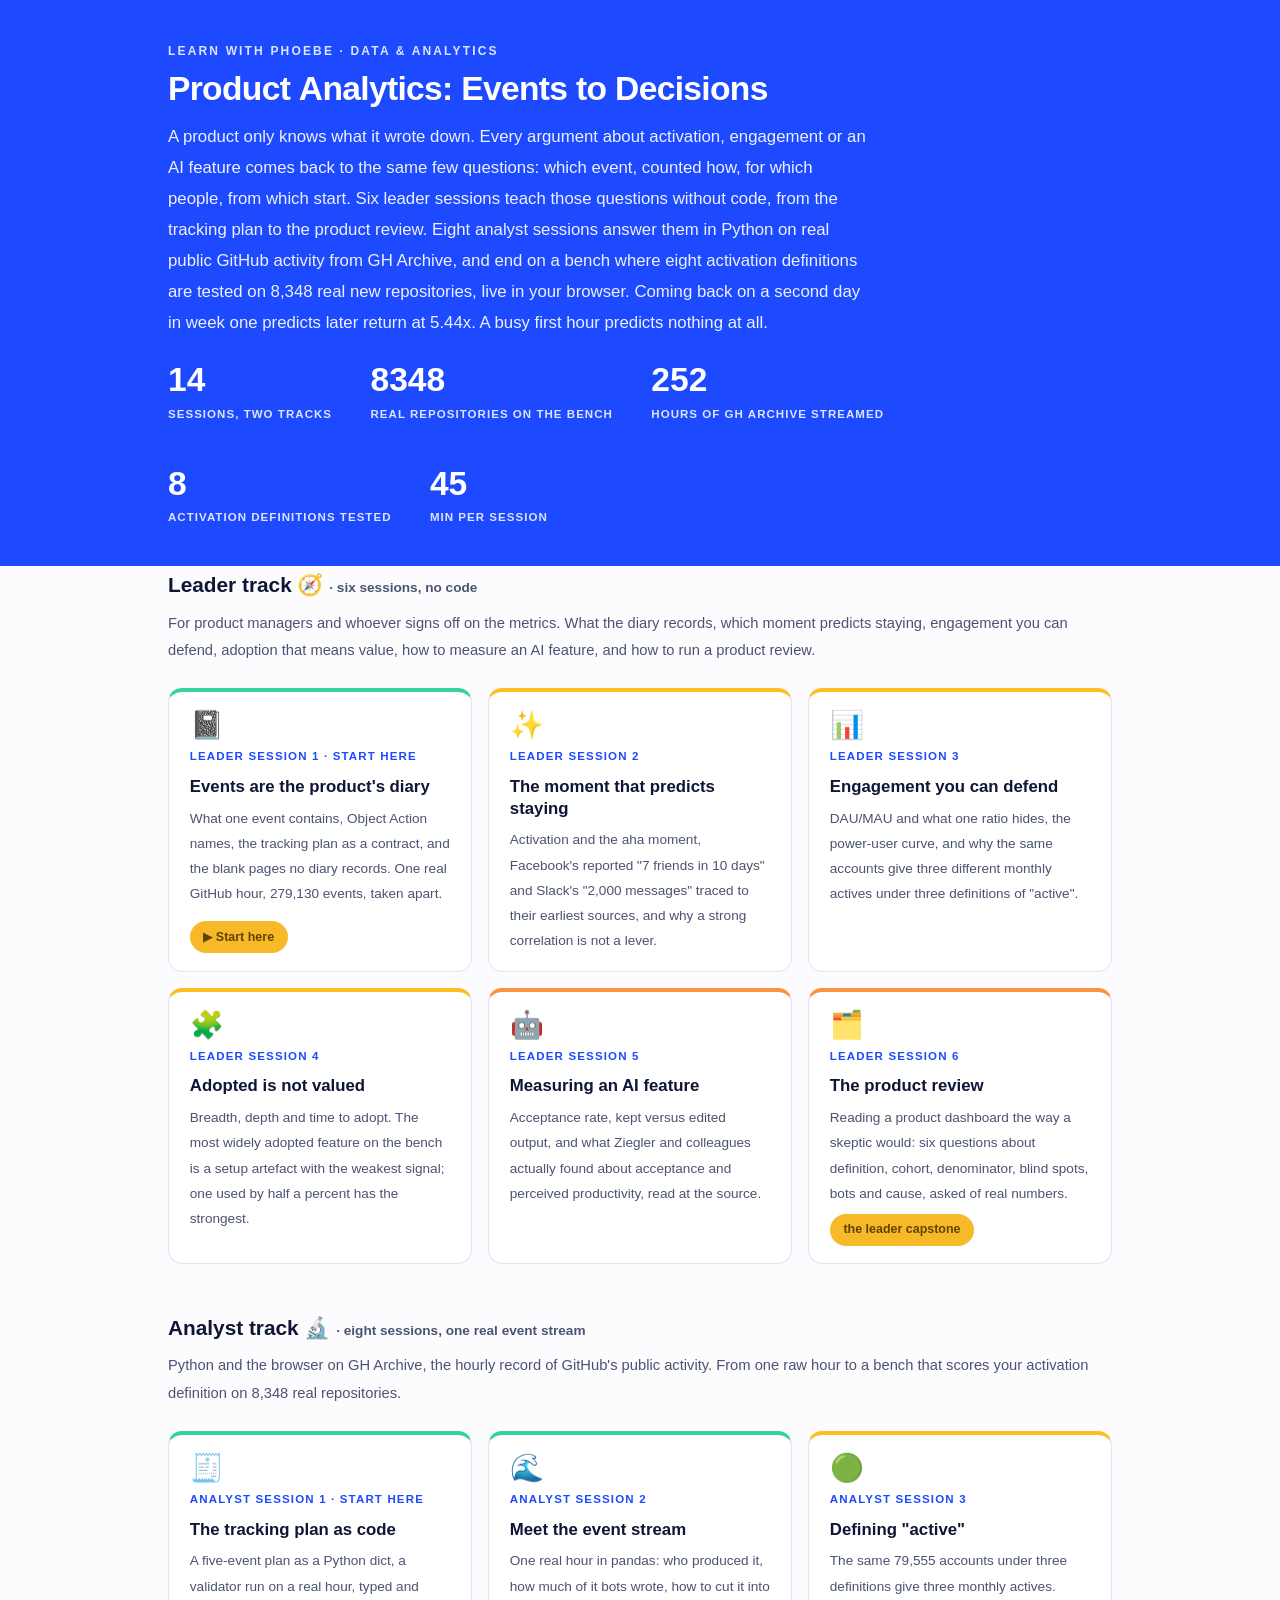
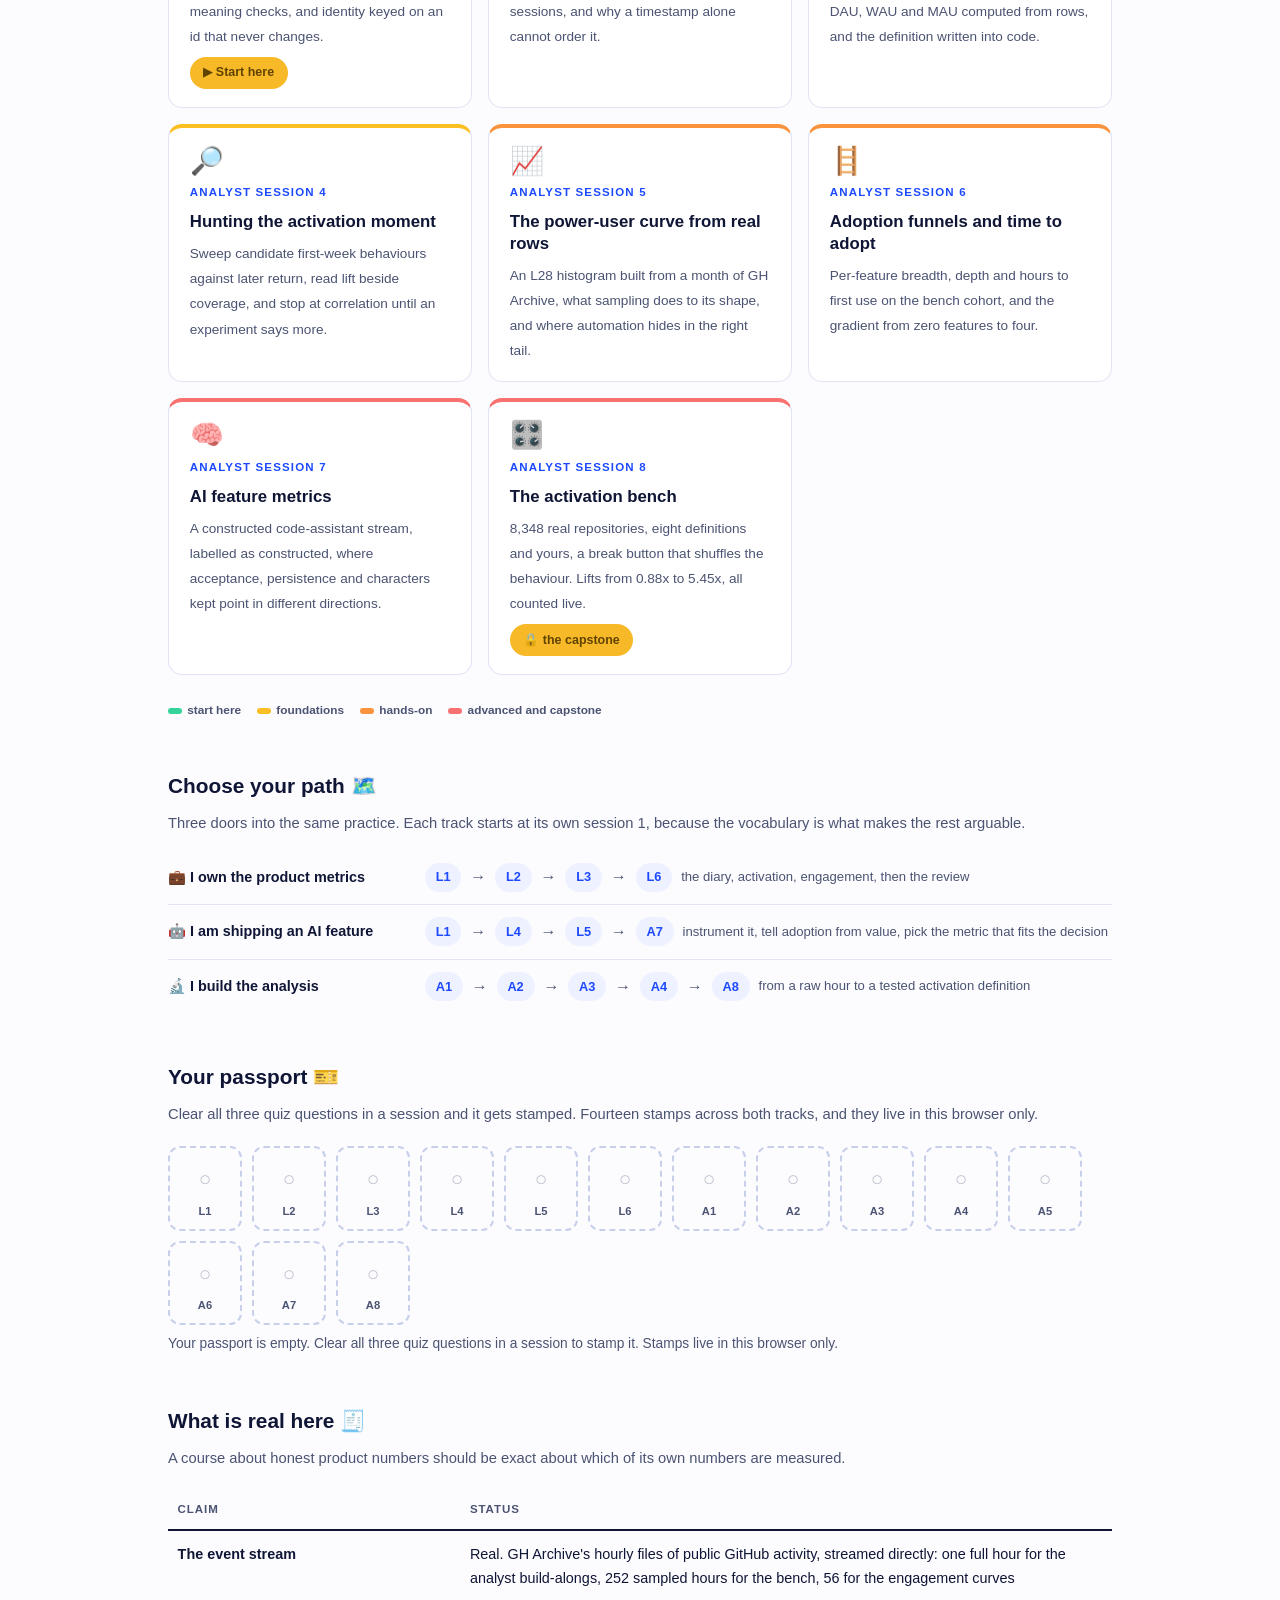
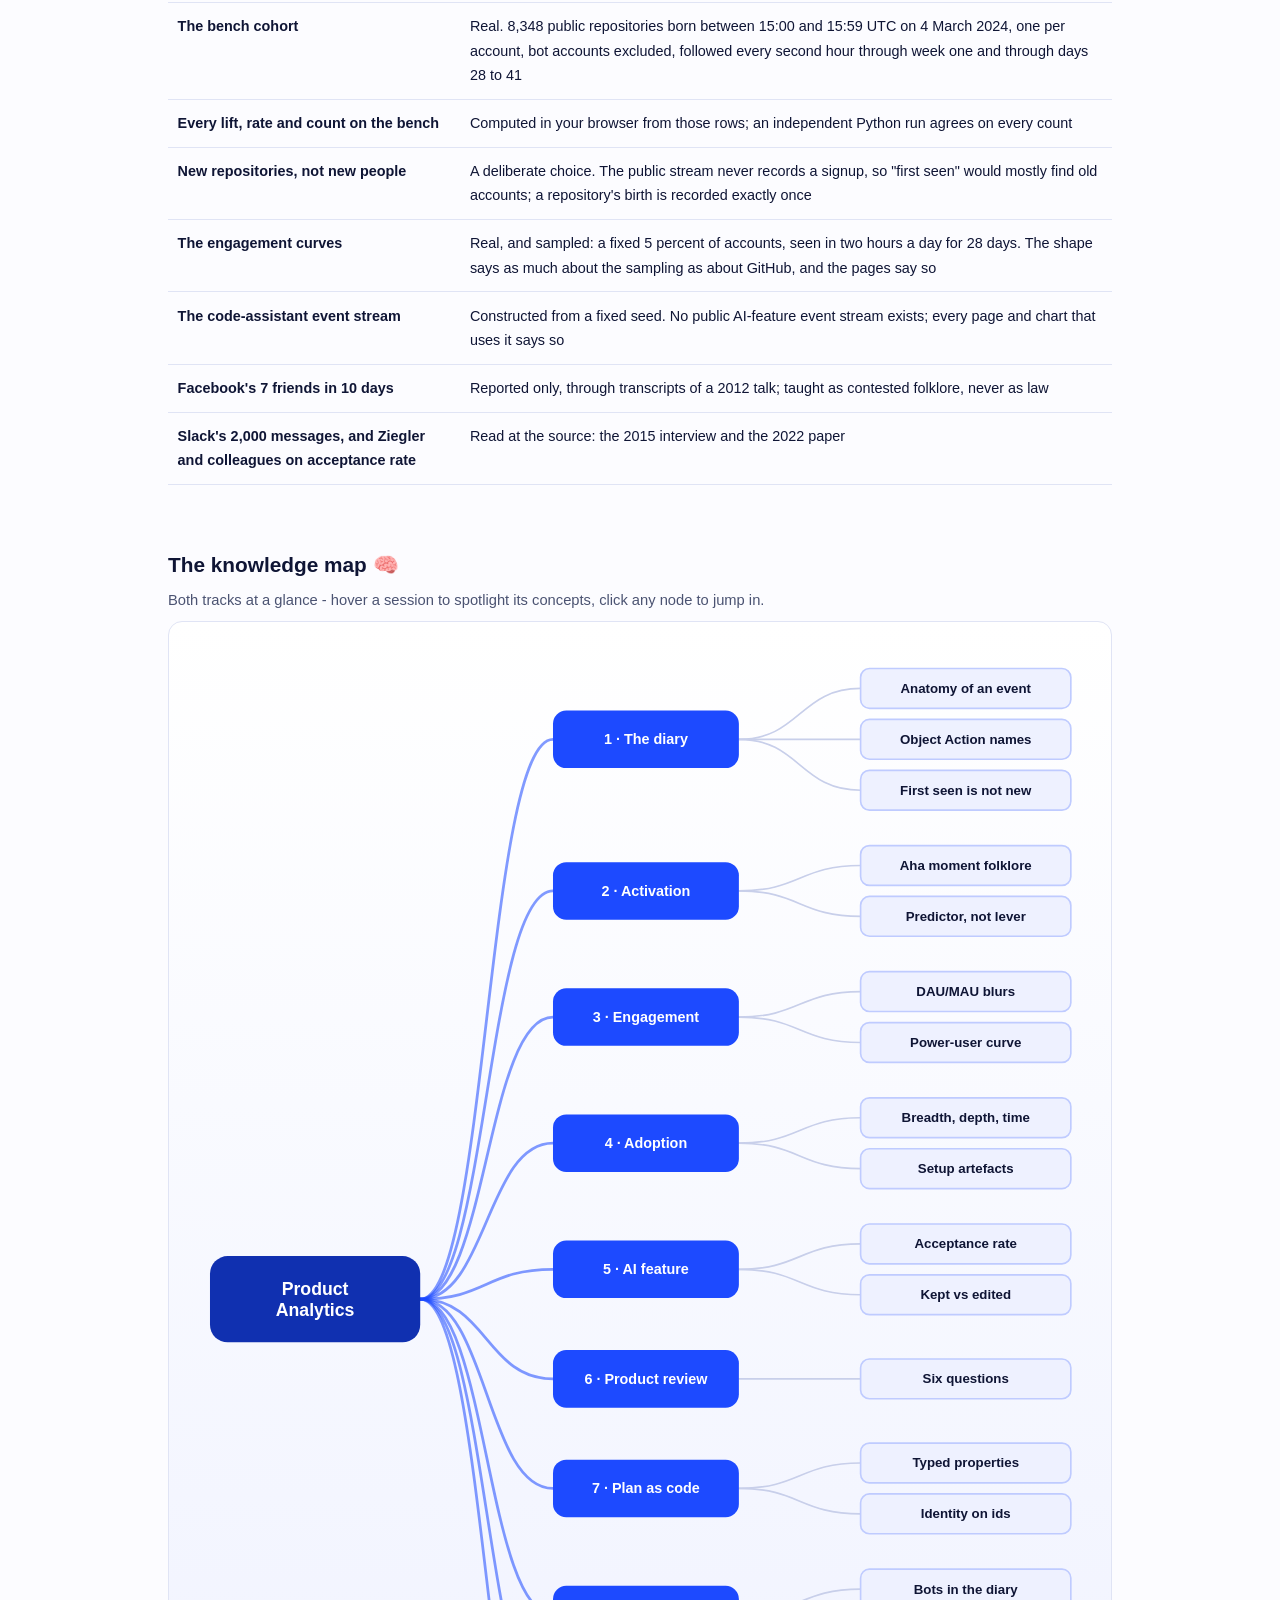
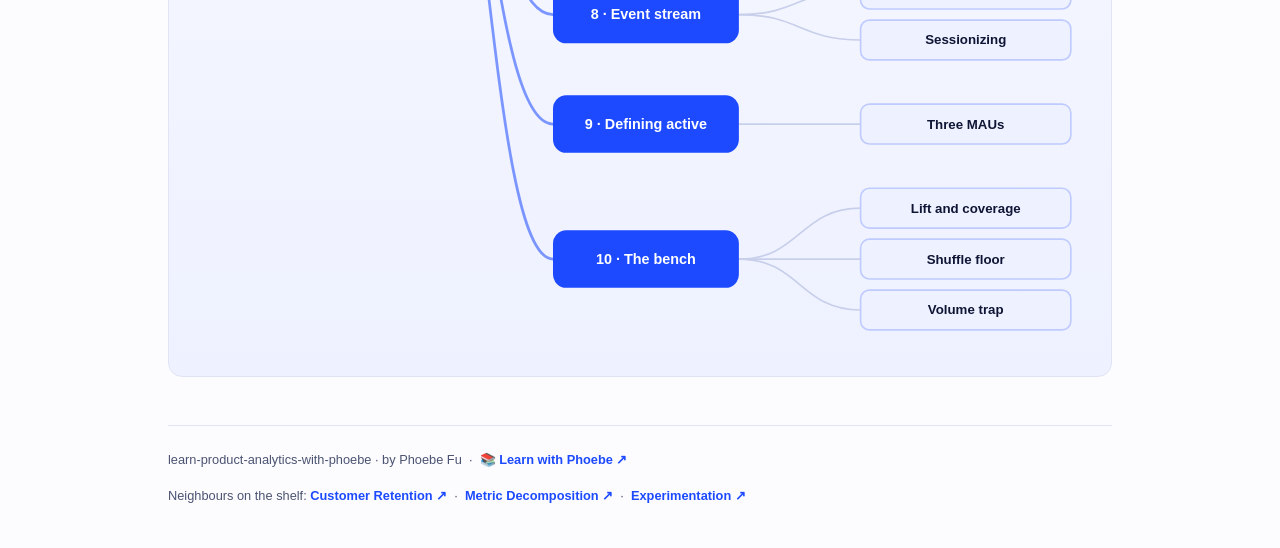
==== index.html @ ff7e3ce7 "Product Analytics: Events to Decisions - leader 6 + analyst 8 with a real activation bench The bench" ====
<!DOCTYPE html>
<html lang="en">
<head>
<meta charset="UTF-8">
<meta name="viewport" content="width=device-width, initial-scale=1.0">
<!-- social:start -->
<meta name="description" content="Fourteen sessions on product analytics from the event up: the tracking plan, identity, what active means, activation, the power-user curve, feature adoption and AI feature metrics, ending in a bench that tests activation definitions on 8,348 real GitHub repositories. Free, by Phoebe Fu.">
<meta property="og:type" content="website">
<meta property="og:site_name" content="Learn with Phoebe">
<meta property="og:title" content="Product Analytics: Events to Decisions">
<meta property="og:description" content="Coming back on a second day predicts later return at 5.44x. A busy first hour: 0.88x. Eight activation definitions on 8,348 real repositories, counted in your browser.">
<meta property="og:url" content="https://phoebefu6.github.io/learn-product-analytics-with-phoebe/">
<meta property="og:image" content="https://phoebefu6.github.io/learn-product-analytics-with-phoebe/assets/og-cover.png">
<meta name="twitter:card" content="summary_large_image">
<meta name="twitter:title" content="Product Analytics: Events to Decisions">
<meta name="twitter:description" content="Coming back on a second day predicts later return at 5.44x. A busy first hour: 0.88x. Counted on 8,348 real repositories.">
<meta name="twitter:image" content="https://phoebefu6.github.io/learn-product-analytics-with-phoebe/assets/og-cover.png">
<!-- social:end -->
<title>Product Analytics: Events to Decisions - learn with phoebe</title>
<link rel="stylesheet" href="assets/style.css?v=2">
<style>

  .stats-row { display: flex; gap: 2.4rem; margin-top: 1.5rem; flex-wrap: wrap; }
  .stat b { display: block; font-size: 2.1rem; font-weight: 800; line-height: 1.05; font-variant-numeric: tabular-nums; }
  .stat span { font-size: .72rem; opacity: .85; text-transform: uppercase; letter-spacing: .09em; font-weight: 600; }

  .course-grid { display: grid; grid-template-columns: repeat(auto-fit, minmax(17rem, 1fr)); gap: 1rem; margin-top: 1.5rem; }
  .course-card {
    border: 1px solid var(--hairline);
    border-top: 4px solid var(--diff, var(--indigo));
    border-radius: var(--radius);
    padding: 1.2rem 1.3rem 1.1rem;
    display: flex;
    flex-direction: column;
    gap: .5rem;
    text-decoration: none;
    color: var(--ink);
    background: #fff;
    transition: box-shadow .15s ease, border-color .15s ease, transform .15s ease;
    position: relative;
  }
  .course-card:hover { border-color: var(--indigo-soft); border-top-color: var(--diff, var(--indigo)); box-shadow: 0 8px 28px rgba(var(--shadow-rgb),.16); transform: translateY(-3px); }
  .course-card .cicon { font-size: 1.7rem; line-height: 1; }
  .course-card .cnum { font-size: .72rem; font-weight: 700; color: var(--indigo); text-transform: uppercase; letter-spacing: .1em; }
  .course-card h3 { font-size: 1.05rem; font-weight: 800; line-height: 1.3; }
  .course-card p { font-size: .85rem; color: var(--muted); flex: 1; }
  .course-card .meta { display: flex; gap: .4rem; flex-wrap: wrap; }

  .diff-legend { display: flex; gap: 1rem; margin-top: 1.6rem; font-size: .74rem; color: var(--muted); font-weight: 600; flex-wrap: wrap; }
  .diff-legend i { display: inline-block; width: .85rem; height: .35rem; border-radius: 999px; margin-right: .35rem; vertical-align: middle; }

  .paths { margin-top: 2.6rem; }
  .paths h2 { font-size: 1.3rem; font-weight: 800; margin-bottom: .3rem; }
  .paths .plede { color: var(--muted); font-size: .92rem; margin-bottom: .8rem; }
  .path { display: flex; gap: .55rem; align-items: center; padding: .75rem 0; border-bottom: .5px solid var(--hairline); flex-wrap: wrap; }
  .path:last-child { border-bottom: none; }
  .path b { min-width: 15.5rem; font-size: .9rem; }
  .path .pstep { background: var(--indigo-50); color: var(--indigo); border-radius: 999px; padding: .16rem .68rem; font-weight: 700; font-size: .8rem; text-decoration: none; transition: all .12s ease; }
  .path .pstep:hover { background: var(--indigo); color: #fff; }
  .path .parr { color: var(--muted); font-weight: 700; }

  .mm-section { margin-top: 1.6rem; }
  .mm-section h2 { font-size: 1.3rem; font-weight: 800; margin-bottom: .2rem; }
  .mm-section .mm-lede { color: var(--muted); font-size: .92rem; margin-bottom: .4rem; }
  .mm-wrap { border: 1px solid var(--hairline); border-radius: var(--radius); background: linear-gradient(180deg, #fff, var(--indigo-50)); padding: .6rem; overflow-x: auto; }
  .mm-svg { width: 100%; height: auto; display: block; max-width: 60rem; margin: 0 auto; min-width: 34rem; }
  .mm-link { cursor: pointer; text-decoration: none; }
  .mm-node rect { transition: opacity .15s ease, filter .15s ease; }
  .mm-node text { pointer-events: none; }
  .mm-link:hover .mm-node rect { filter: brightness(1.06); }
  .mm-edge { transition: opacity .15s ease; }
</style>
</head>
<body>

<header class="masthead">
  <div class="wrap">
    <div class="eyebrow">Learn with Phoebe · Data &amp; Analytics</div>
    <h1>Product Analytics: <span class="accent">Events to Decisions</span></h1>
    <p class="sub">A product only knows what it wrote down. Every argument about activation, engagement or an AI feature comes back to the same few questions: which event, counted how, for which people, from which start. Six leader sessions teach those questions without code, from the tracking plan to the product review. Eight analyst sessions answer them in Python on real public GitHub activity from GH Archive, and end on a bench where eight activation definitions are tested on 8,348 real new repositories, live in your browser. Coming back on a second day in week one predicts later return at 5.44x. A busy first hour predicts nothing at all.</p>
    <div class="stats-row">
      <div class="stat"><b data-count="14">14</b><span>sessions, two tracks</span></div>
      <div class="stat"><b data-count="8348">8,348</b><span>real repositories on the bench</span></div>
      <div class="stat"><b data-count="252">252</b><span>hours of GH Archive streamed</span></div>
      <div class="stat"><b data-count="8">8</b><span>activation definitions tested</span></div>
      <div class="stat"><b data-count="45">45</b><span>min per session</span></div>
    </div>
  </div>
</header>

<main class="wrap">

  <section class="section">
    <div class="paths" style="margin-top:0">
      <h2>Leader track 🧭 <span style="font-size:.85rem;font-weight:600;color:var(--muted)">· six sessions, no code</span></h2>
      <p class="plede">For product managers and whoever signs off on the metrics. What the diary records, which moment predicts staying, engagement you can defend, adoption that means value, how to measure an AI feature, and how to run a product review.</p>
    </div>

    <div class="course-grid">
      <a class="course-card" href="courses/a1-events-are-the-diary.html" style="--diff:#34D399">
        <span class="cicon">📓</span>
        <span class="cnum">Leader session 1 · start here</span>
        <h3>Events are the product's diary</h3>
        <p>What one event contains, Object Action names, the tracking plan as a contract, and the blank pages no diary records. One real GitHub hour, 279,130 events, taken apart.</p>
        <span class="meta"><span class="pill amber">▶ Start here</span></span>
      </a>
      <a class="course-card" href="courses/a2-the-moment-that-predicts-staying.html" style="--diff:#FBBF24">
        <span class="cicon">✨</span>
        <span class="cnum">Leader session 2</span>
        <h3>The moment that predicts staying</h3>
        <p>Activation and the aha moment, Facebook's reported "7 friends in 10 days" and Slack's "2,000 messages" traced to their earliest sources, and why a strong correlation is not a lever.</p>
      </a>
      <a class="course-card" href="courses/a3-engagement-you-can-defend.html" style="--diff:#FBBF24">
        <span class="cicon">📊</span>
        <span class="cnum">Leader session 3</span>
        <h3>Engagement you can defend</h3>
        <p>DAU/MAU and what one ratio hides, the power-user curve, and why the same accounts give three different monthly actives under three definitions of "active".</p>
      </a>
      <a class="course-card" href="courses/a4-adopted-is-not-valued.html" style="--diff:#FBBF24">
        <span class="cicon">🧩</span>
        <span class="cnum">Leader session 4</span>
        <h3>Adopted is not valued</h3>
        <p>Breadth, depth and time to adopt. The most widely adopted feature on the bench is a setup artefact with the weakest signal; one used by half a percent has the strongest.</p>
      </a>
      <a class="course-card" href="courses/a5-measuring-an-ai-feature.html" style="--diff:#FB923C">
        <span class="cicon">🤖</span>
        <span class="cnum">Leader session 5</span>
        <h3>Measuring an AI feature</h3>
        <p>Acceptance rate, kept versus edited output, and what Ziegler and colleagues actually found about acceptance and perceived productivity, read at the source.</p>
      </a>
      <a class="course-card" href="courses/a6-the-product-review.html" style="--diff:#FB923C">
        <span class="cicon">🗂️</span>
        <span class="cnum">Leader session 6</span>
        <h3>The product review</h3>
        <p>Reading a product dashboard the way a skeptic would: six questions about definition, cohort, denominator, blind spots, bots and cause, asked of real numbers.</p>
        <span class="meta"><span class="pill amber">the leader capstone</span></span>
      </a>
    </div>
  </section>

  <section class="section">
    <div class="paths" style="margin-top:0">
      <h2>Analyst track 🔬 <span style="font-size:.85rem;font-weight:600;color:var(--muted)">· eight sessions, one real event stream</span></h2>
      <p class="plede">Python and the browser on GH Archive, the hourly record of GitHub's public activity. From one raw hour to a bench that scores your activation definition on 8,348 real repositories.</p>
    </div>

    <div class="course-grid">
      <a class="course-card" href="courses/b1-tracking-plan-as-code.html" style="--diff:#34D399">
        <span class="cicon">🧾</span>
        <span class="cnum">Analyst session 1 · start here</span>
        <h3>The tracking plan as code</h3>
        <p>A five-event plan as a Python dict, a validator run on a real hour, typed and meaning checks, and identity keyed on an id that never changes.</p>
        <span class="meta"><span class="pill amber">▶ Start here</span></span>
      </a>
      <a class="course-card" href="courses/b2-meet-the-event-stream.html" style="--diff:#34D399">
        <span class="cicon">🌊</span>
        <span class="cnum">Analyst session 2</span>
        <h3>Meet the event stream</h3>
        <p>One real hour in pandas: who produced it, how much of it bots wrote, how to cut it into sessions, and why a timestamp alone cannot order it.</p>
      </a>
      <a class="course-card" href="courses/b3-defining-active.html" style="--diff:#FBBF24">
        <span class="cicon">🟢</span>
        <span class="cnum">Analyst session 3</span>
        <h3>Defining "active"</h3>
        <p>The same 79,555 accounts under three definitions give three monthly actives. DAU, WAU and MAU computed from rows, and the definition written into code.</p>
      </a>
      <a class="course-card" href="courses/b4-hunting-the-activation-moment.html" style="--diff:#FBBF24">
        <span class="cicon">🔎</span>
        <span class="cnum">Analyst session 4</span>
        <h3>Hunting the activation moment</h3>
        <p>Sweep candidate first-week behaviours against later return, read lift beside coverage, and stop at correlation until an experiment says more.</p>
      </a>
      <a class="course-card" href="courses/b5-the-power-user-curve.html" style="--diff:#FB923C">
        <span class="cicon">📈</span>
        <span class="cnum">Analyst session 5</span>
        <h3>The power-user curve from real rows</h3>
        <p>An L28 histogram built from a month of GH Archive, what sampling does to its shape, and where automation hides in the right tail.</p>
      </a>
      <a class="course-card" href="courses/b6-adoption-funnels.html" style="--diff:#FB923C">
        <span class="cicon">🪜</span>
        <span class="cnum">Analyst session 6</span>
        <h3>Adoption funnels and time to adopt</h3>
        <p>Per-feature breadth, depth and hours to first use on the bench cohort, and the gradient from zero features to four.</p>
      </a>
      <a class="course-card" href="courses/b7-ai-feature-metrics.html" style="--diff:#F87171">
        <span class="cicon">🧠</span>
        <span class="cnum">Analyst session 7</span>
        <h3>AI feature metrics</h3>
        <p>A constructed code-assistant stream, labelled as constructed, where acceptance, persistence and characters kept point in different directions.</p>
      </a>
      <a class="course-card" href="courses/b8-the-activation-bench.html" style="--diff:#F87171">
        <span class="cicon">🎛️</span>
        <span class="cnum">Analyst session 8</span>
        <h3>The activation bench</h3>
        <p>8,348 real repositories, eight definitions and yours, a break button that shuffles the behaviour. Lifts from 0.88x to 5.45x, all counted live.</p>
        <span class="meta"><span class="pill amber">🔒 the capstone</span></span>
      </a>
    </div>

    <div class="diff-legend">
      <span><i style="background:#34D399"></i>start here</span>
      <span><i style="background:#FBBF24"></i>foundations</span>
      <span><i style="background:#FB923C"></i>hands-on</span>
      <span><i style="background:#F87171"></i>advanced and capstone</span>
    </div>
  </section>

  <section class="section">
    <div class="paths">
      <h2>Choose your path 🗺️</h2>
      <p class="plede">Three doors into the same practice. Each track starts at its own session 1, because the vocabulary is what makes the rest arguable.</p>
      <div class="path"><b>💼 I own the product metrics</b>
        <a class="pstep" href="courses/a1-events-are-the-diary.html">L1</a>
        <span class="parr">→</span>
        <a class="pstep" href="courses/a2-the-moment-that-predicts-staying.html">L2</a>
        <span class="parr">→</span>
        <a class="pstep" href="courses/a3-engagement-you-can-defend.html">L3</a>
        <span class="parr">→</span>
        <a class="pstep" href="courses/a6-the-product-review.html">L6</a>
        <span style="font-size:.82rem;color:var(--muted)">the diary, activation, engagement, then the review</span>
      </div>
      <div class="path"><b>🤖 I am shipping an AI feature</b>
        <a class="pstep" href="courses/a1-events-are-the-diary.html">L1</a>
        <span class="parr">→</span>
        <a class="pstep" href="courses/a4-adopted-is-not-valued.html">L4</a>
        <span class="parr">→</span>
        <a class="pstep" href="courses/a5-measuring-an-ai-feature.html">L5</a>
        <span class="parr">→</span>
        <a class="pstep" href="courses/b7-ai-feature-metrics.html">A7</a>
        <span style="font-size:.82rem;color:var(--muted)">instrument it, tell adoption from value, pick the metric that fits the decision</span>
      </div>
      <div class="path"><b>🔬 I build the analysis</b>
        <a class="pstep" href="courses/b1-tracking-plan-as-code.html">A1</a>
        <span class="parr">→</span>
        <a class="pstep" href="courses/b2-meet-the-event-stream.html">A2</a>
        <span class="parr">→</span>
        <a class="pstep" href="courses/b3-defining-active.html">A3</a>
        <span class="parr">→</span>
        <a class="pstep" href="courses/b4-hunting-the-activation-moment.html">A4</a>
        <span class="parr">→</span>
        <a class="pstep" href="courses/b8-the-activation-bench.html">A8</a>
        <span style="font-size:.82rem;color:var(--muted)">from a raw hour to a tested activation definition</span>
      </div>
    </div>
  </section>

  <section class="section">
    <div class="paths" style="margin-top:0">
      <h2>Your passport 🎫</h2>
      <p class="plede">Clear all three quiz questions in a session and it gets stamped. Fourteen stamps across both tracks, and they live in this browser only.</p>
    </div>
    <div class="pp-strip"></div>
  </section>

  <section class="section">
    <div class="paths" style="margin-top:0">
      <h2>What is real here 🧾</h2>
      <p class="plede">A course about honest product numbers should be exact about which of its own numbers are measured.</p>
    </div>
    <table class="clean">
      <tr><th>Claim</th><th>Status</th></tr>
      <tr><td>The event stream</td><td>Real. GH Archive's hourly files of public GitHub activity, streamed directly: one full hour for the analyst build-alongs, 252 sampled hours for the bench, 56 for the engagement curves</td></tr>
      <tr><td>The bench cohort</td><td>Real. 8,348 public repositories born between 15:00 and 15:59 UTC on 4 March 2024, one per account, bot accounts excluded, followed every second hour through week one and through days 28 to 41</td></tr>
      <tr><td>Every lift, rate and count on the bench</td><td>Computed in your browser from those rows; an independent Python run agrees on every count</td></tr>
      <tr><td>New repositories, not new people</td><td>A deliberate choice. The public stream never records a signup, so "first seen" would mostly find old accounts; a repository's birth is recorded exactly once</td></tr>
      <tr><td>The engagement curves</td><td>Real, and sampled: a fixed 5 percent of accounts, seen in two hours a day for 28 days. The shape says as much about the sampling as about GitHub, and the pages say so</td></tr>
      <tr><td>The code-assistant event stream</td><td>Constructed from a fixed seed. No public AI-feature event stream exists; every page and chart that uses it says so</td></tr>
      <tr><td>Facebook's 7 friends in 10 days</td><td>Reported only, through transcripts of a 2012 talk; taught as contested folklore, never as law</td></tr>
      <tr><td>Slack's 2,000 messages, and Ziegler and colleagues on acceptance rate</td><td>Read at the source: the 2015 interview and the 2022 paper</td></tr>
    </table>
  </section>

  <section class="section mm-section">
    <h2>The knowledge map 🧠</h2>
    <p class="mm-lede">Both tracks at a glance - hover a session to spotlight its concepts, click any node to jump in.</p>
    <div class="mm-wrap"><div id="mindmap"></div></div>
  </section>

  <footer class="pagefoot">
    <span>learn-product-analytics-with-phoebe · by Phoebe Fu &nbsp;·&nbsp; 📚 <a href="https://phoebefu6.github.io/learn-with-phoebe/">Learn with Phoebe ↗</a></span>
    <span>Neighbours on the shelf: <a href="https://phoebefu6.github.io/learn-customer-retention-with-phoebe/">Customer Retention ↗</a> &nbsp;·&nbsp; <a href="https://phoebefu6.github.io/learn-metric-decomposition-with-phoebe/">Metric Decomposition ↗</a> &nbsp;·&nbsp; <a href="https://phoebefu6.github.io/learn-experimentation-with-phoebe/">Experimentation ↗</a></span>
  </footer>

</main>

<script>
window.MINDMAP_DATA = {
  "title": "Product\nAnalytics",
  "centerColor": "#1030B0",
  "sessions": [
    {
      "label": "The diary",
      "href": "courses/a1-events-are-the-diary.html",
      "concepts": [
        {
          "label": "Anatomy of an event",
          "href": "courses/a1-events-are-the-diary.html"
        },
        {
          "label": "Object Action names",
          "href": "courses/a1-events-are-the-diary.html"
        },
        {
          "label": "First seen is not new",
          "href": "courses/a1-events-are-the-diary.html"
        }
      ]
    },
    {
      "label": "Activation",
      "href": "courses/a2-the-moment-that-predicts-staying.html",
      "concepts": [
        {
          "label": "Aha moment folklore",
          "href": "courses/a2-the-moment-that-predicts-staying.html"
        },
        {
          "label": "Predictor, not lever",
          "href": "courses/a2-the-moment-that-predicts-staying.html"
        }
      ]
    },
    {
      "label": "Engagement",
      "href": "courses/a3-engagement-you-can-defend.html",
      "concepts": [
        {
          "label": "DAU/MAU blurs",
          "href": "courses/a3-engagement-you-can-defend.html"
        },
        {
          "label": "Power-user curve",
          "href": "courses/a3-engagement-you-can-defend.html"
        }
      ]
    },
    {
      "label": "Adoption",
      "href": "courses/a4-adopted-is-not-valued.html",
      "concepts": [
        {
          "label": "Breadth, depth, time",
          "href": "courses/a4-adopted-is-not-valued.html"
        },
        {
          "label": "Setup artefacts",
          "href": "courses/a4-adopted-is-not-valued.html"
        }
      ]
    },
    {
      "label": "AI feature",
      "href": "courses/a5-measuring-an-ai-feature.html",
      "concepts": [
        {
          "label": "Acceptance rate",
          "href": "courses/a5-measuring-an-ai-feature.html"
        },
        {
          "label": "Kept vs edited",
          "href": "courses/a5-measuring-an-ai-feature.html"
        }
      ]
    },
    {
      "label": "Product review",
      "href": "courses/a6-the-product-review.html",
      "concepts": [
        {
          "label": "Six questions",
          "href": "courses/a6-the-product-review.html"
        }
      ]
    },
    {
      "label": "Plan as code",
      "href": "courses/b1-tracking-plan-as-code.html",
      "concepts": [
        {
          "label": "Typed properties",
          "href": "courses/b1-tracking-plan-as-code.html"
        },
        {
          "label": "Identity on ids",
          "href": "courses/b1-tracking-plan-as-code.html"
        }
      ]
    },
    {
      "label": "Event stream",
      "href": "courses/b2-meet-the-event-stream.html",
      "concepts": [
        {
          "label": "Bots in the diary",
          "href": "courses/b2-meet-the-event-stream.html"
        },
        {
          "label": "Sessionizing",
          "href": "courses/b2-meet-the-event-stream.html"
        }
      ]
    },
    {
      "label": "Defining active",
      "href": "courses/b3-defining-active.html",
      "concepts": [
        {
          "label": "Three MAUs",
          "href": "courses/b3-defining-active.html"
        }
      ]
    },
    {
      "label": "The bench",
      "href": "courses/b8-the-activation-bench.html",
      "concepts": [
        {
          "label": "Lift and coverage",
          "href": "courses/b8-the-activation-bench.html"
        },
        {
          "label": "Shuffle floor",
          "href": "courses/b8-the-activation-bench.html"
        },
        {
          "label": "Volume trap",
          "href": "courses/b8-the-activation-bench.html"
        }
      ]
    }
  ]
};
</script>
<script src="assets/app.js?v=2"></script>
<script src="assets/mindmap.js?v=1"></script>
</body>
</html>
---- assets/style.css ----
/* learn-product-analytics-with-phoebe - editorial bold design system
   Accent: electric blue #1D4AFF · Deep #1030B0 · Warm contrast: gold #F7B928 used as a FILL
   with ink or deep-gold (#614300) text; gold text on white fails AA, so it never carries text.
   (CSS var names still read --indigo/--amber; they hold electric blue and gold.) */

:root {
  --indigo: #1D4AFF;
  --indigo-deep: #1030B0;
  --indigo-mid: #3558F0;
  --indigo-soft: #BFCBFF;
  --indigo-50: #EEF1FF;
  --ink: #0F1535;
  --muted: #4B5372;
  --faint: #C8CFEA;
  --hairline: #E0E4F5;
  --clay: #F7B928;
  --clay-ink: #614300;
  --amber: #F7B928;
  --amber-ink: #614300;
  --amber-50: #FFF4D6;
  --paper: #FCFCFF;
  --code-bg: #0F1535;
  --code-ink: #E0E4F5;
  --scrim-rgb: 15,21,53;
  --shadow-rgb: 29,74,255;
  --radius: 14px;
}

* { margin: 0; padding: 0; box-sizing: border-box; }

html { font-size: 16px; scroll-behavior: smooth; }
html.zoom-125 { font-size: 20px; }
html.zoom-150 { font-size: 24px; }

body {
  font-family: "Inter", -apple-system, BlinkMacSystemFont, "Segoe UI", Roboto, sans-serif;
  background: var(--paper);
  color: var(--ink);
  line-height: 1.85;
  font-feature-settings: "tnum";
}

.wrap { max-width: 62rem; margin: 0 auto; padding: 0 1.5rem; }

/* ---------- header band ---------- */
.masthead {
  background: var(--indigo);
  color: #fff;
  padding: 2.5rem 0 2.25rem;
}
.masthead .eyebrow {
  font-size: .75rem;
  letter-spacing: .18em;
  text-transform: uppercase;
  opacity: .85;
  font-weight: 600;
}
.masthead h1 {
  font-size: 2.1rem;
  line-height: 1.15;
  font-weight: 800;
  margin: .5rem 0 .75rem;
  letter-spacing: -.02em;
}
.masthead h1 .accent { color: inherit; }
.masthead .sub { font-size: 1.05rem; opacity: .92; max-width: 44rem; }

.chip-row { display: flex; flex-wrap: wrap; gap: .5rem; margin-top: 1.1rem; }
.chip {
  display: inline-flex;
  align-items: center;
  gap: .35rem;
  border-radius: 999px;
  padding: .25rem .8rem;
  font-size: .78rem;
  font-weight: 600;
  white-space: nowrap;
}
.chip.level { background: #fff; color: var(--indigo); }
.chip.audience { background: rgba(255,255,255,.16); color: #fff; border: 1px solid rgba(255,255,255,.35); }
.chip.time { background: var(--ink); color: #fff; font-variant-numeric: tabular-nums; }


/* ---------- agenda band ----------
   Recovered 2026-09-02. These six repos were scaffolded from a stylesheet that had
   lost this block, so .agenda rendered as run-on inline text ~700px tall inside the
   masthead. 87 of 93 repos carry it; these were the exception, and they were also the
   six the estate sweep could not see. See course-builder/references/field-notes.md.

   .a3 does NOT reuse the donor's `color: var(--amber-ink)`: that pair falls below
   4.5:1 against --amber in all six palettes, which is the same failure the sweep
   flags on the wellbeing courses. The literal below is the darkest tone of this
   repo's own amber-ink that clears 4.5:1, so the band stays bright. Recompute it if
   --amber changes. */
.agenda {
  display: flex;
  border-radius: 999px;
  overflow: hidden;
  margin: 1.4rem 0 0;
  font-size: .72rem;
  font-weight: 600;
  text-align: center;
  color: #fff;
}
.agenda span { padding: .45rem .3rem; white-space: nowrap; overflow: hidden; text-overflow: ellipsis; }
.agenda .a1 { background: var(--indigo-deep); }
.agenda .a2 { background: var(--indigo-mid); }
.agenda .a3 { background: var(--amber); color: var(--ink); }
.agenda .a4 { background: var(--indigo-soft); color: var(--ink); }

/* ---------- toolbar ---------- */
.toolbar {
  position: sticky;
  top: 0;
  z-index: 40;
  background: rgba(255,255,255,.94);
  backdrop-filter: blur(6px);
  border-bottom: 1px solid var(--hairline);
  padding: .55rem 0;
}
.toolbar .wrap { display: flex; align-items: center; gap: .5rem; flex-wrap: nowrap; }
.toolbar .crumb { font-size: .8rem; color: var(--muted); font-weight: 600; margin-right: auto; min-width: 0; white-space: nowrap; overflow: hidden; text-overflow: ellipsis; }
.toolbar .btn { white-space: nowrap; flex: none; padding: .38rem .8rem; font-size: .78rem; line-height: 1.2; }
.toolbar .crumb a { color: var(--indigo); text-decoration: none; }
.btn {
  border: 1px solid var(--hairline);
  background: #fff;
  color: var(--ink);
  border-radius: 999px;
  padding: .35rem .9rem;
  font-size: .78rem;
  font-weight: 600;
  cursor: pointer;
  font-family: inherit;
  transition: all .15s ease;
}
.btn:hover { border-color: var(--indigo); color: var(--indigo); }
.btn.primary { background: var(--indigo); border-color: var(--indigo); color: #fff; }
.btn.primary:hover { background: var(--indigo-deep); }

/* ---------- sections ---------- */
main { padding: 2.5rem 0 4rem; }

.section { margin-bottom: 2.8rem; }
.section-kicker { margin-bottom: 1rem; }
.section-kicker .klabel {
  display: block;
  font-size: .72rem;
  text-transform: uppercase;
  letter-spacing: .1em;
  color: var(--indigo);
  font-weight: 700;
  margin-bottom: .35rem;
}
.section-kicker h2 {
  font-size: 1.45rem;
  font-weight: 800;
  letter-spacing: -.01em;
  display: flex;
  align-items: center;
  gap: .7rem;
  flex-wrap: wrap;
}
.section-kicker .tag {
  border-radius: 999px;
  padding: .18rem .7rem;
  font-size: .7rem;
  font-weight: 700;
  text-transform: uppercase;
  letter-spacing: .08em;
}
.tag.concept { background: var(--indigo-50); color: var(--indigo); }
.tag.demo { background: var(--amber-50); color: var(--amber-ink); }
.tag.exercise { background: var(--ink); color: #fff; }

.lede { color: var(--muted); max-width: 46rem; margin-bottom: 1.4rem; line-height: 1.8; }

/* live vs self-study markers on cards */
.mode {
  font-size: .64rem;
  font-weight: 700;
  text-transform: uppercase;
  letter-spacing: .07em;
  padding: .14rem .6rem;
  border-radius: 999px;
  flex: none;
}
.mode.live { background: var(--indigo); color: #fff; }
.mode.self { background: #fff; color: var(--muted); border: 1px solid var(--hairline); }

/* ---------- accordions ---------- */
details.card {
  border: 1px solid var(--hairline);
  border-radius: var(--radius);
  margin-bottom: .8rem;
  overflow: hidden;
  background: #fff;
}
details.card[open] { border-color: var(--indigo-soft); box-shadow: 0 8px 28px rgba(var(--shadow-rgb),.08); }
details.card summary {
  list-style: none;
  cursor: pointer;
  padding: 1rem 1.25rem;
  display: flex;
  align-items: center;
  gap: .75rem;
  font-weight: 700;
  font-size: 1.02rem;
  user-select: none;
}
details.card summary::-webkit-details-marker { display: none; }
details.card summary .dot {
  width: .6rem; height: .6rem;
  border-radius: 999px;
  background: var(--indigo);
  flex: none;
}
details.card summary .mini { margin-left: auto; font-size: .72rem; color: var(--muted); font-weight: 600; white-space: nowrap; }
details.card summary .caret { transition: transform .2s ease; color: var(--indigo); font-size: .8rem; }
details.card[open] summary .caret { transform: rotate(90deg); }
details.card .body { padding: 0 1.25rem 1.4rem; border-top: 1px solid var(--hairline); padding-top: 1.15rem; }
details.card .body p { margin-bottom: 1.05rem; max-width: 48rem; }
details.card .body p:last-child { margin-bottom: 0; }
details.card .body ul, details.card .body ol { margin: 0 0 1.1rem 1.2rem; max-width: 47rem; }
details.card .body li { margin-bottom: .65rem; }
details.card .body h4 { font-size: .95rem; font-weight: 700; margin: 1.1rem 0 .45rem; }
details.card .body h4:first-child { margin-top: 0; }

/* ---------- pills & legends ---------- */
.legend { display: flex; flex-wrap: wrap; gap: .5rem; margin: 0 0 1.2rem; }
.pill {
  display: inline-flex;
  align-items: center;
  gap: .4rem;
  border-radius: 999px;
  padding: .28rem .85rem;
  font-size: .78rem;
  font-weight: 600;
}
.pill.solid { background: var(--indigo); color: #fff; }
.pill.light { background: var(--indigo-50); color: var(--indigo); }
.pill.inkpill { background: var(--ink); color: #fff; }
.pill.amber, .pill.peach { background: var(--amber); color: var(--amber-ink); }
.pill.bare { color: var(--faint); }

/* ---------- 4D grid ---------- */
.grid-2 { display: grid; grid-template-columns: repeat(auto-fit, minmax(15rem, 1fr)); gap: .8rem; margin: .5rem 0 1rem; }
.d-card {
  border: 1px solid var(--hairline);
  border-left: 4px solid var(--indigo);
  border-radius: 10px;
  padding: 1rem 1.1rem;
}
.d-card h4 { font-size: .95rem; margin-bottom: .3rem; }
.d-card h4 .lead-letter { color: var(--indigo); }
.d-card p { font-size: .86rem; color: var(--muted); margin: 0; }

/* ---------- tables ---------- */
table.clean { width: 100%; border-collapse: collapse; font-size: .9rem; margin: .4rem 0 1rem; }
table.clean th {
  text-align: left;
  font-size: .72rem;
  text-transform: uppercase;
  letter-spacing: .08em;
  color: var(--muted);
  padding: .5rem .6rem;
  border-bottom: 2px solid var(--ink);
}
table.clean td { padding: .7rem .6rem; border-bottom: .5px solid var(--hairline); vertical-align: top; line-height: 1.7; }
table.clean td:first-child { font-weight: 600; }

/* ---------- prompt boxes ---------- */
.prompt-box {
  position: relative;
  background: var(--code-bg);
  color: var(--code-ink);
  border-radius: var(--radius);
  padding: 1.1rem 1.2rem;
  margin: 1rem 0 1.2rem;
  font-family: "SF Mono", ui-monospace, Menlo, Consolas, monospace;
  font-size: .84rem;
  line-height: 1.65;
  white-space: pre-wrap;
  word-break: break-word;
}
.prompt-box .label {
  position: absolute;
  top: -0.7rem;
  left: 1rem;
  background: var(--indigo);
  color: #fff;
  font-family: "Inter", -apple-system, sans-serif;
  font-size: .68rem;
  font-weight: 700;
  letter-spacing: .06em;
  text-transform: uppercase;
  border-radius: 999px;
  padding: .15rem .7rem;
}
.prompt-box.bad .label { background: var(--faint); color: var(--ink); }
.prompt-box.good .label { background: var(--amber); color: var(--amber-ink); }
.copy-btn {
  position: absolute;
  top: .7rem;
  right: .7rem;
  background: rgba(255,255,255,.1);
  border: 1px solid rgba(255,255,255,.25);
  color: #fff;
  border-radius: 999px;
  padding: .25rem .8rem;
  font-size: .72rem;
  font-weight: 600;
  cursor: pointer;
  font-family: "Inter", -apple-system, sans-serif;
  transition: background .15s ease;
}
.copy-btn:hover { background: rgba(255,255,255,.22); }
.copy-btn.copied { background: var(--amber); border-color: var(--amber); color: var(--amber-ink); }

/* ---------- demo steps ---------- */
.steps { counter-reset: step; margin: .6rem 0 1rem; }
.step {
  display: grid;
  grid-template-columns: max-content minmax(0, 1fr);
  column-gap: .9rem;
  row-gap: .2rem;
  padding: .85rem 0;
  border-bottom: .5px solid var(--hairline);
}
.step > * { grid-column: 2; min-width: 0; }
.step > .prompt-box { margin: .8rem 0 .4rem; }
.step:last-child { border-bottom: none; }
.step::before {
  counter-increment: step;
  content: counter(step);
  flex: none;
  width: 1.7rem; height: 1.7rem;
  border-radius: 999px;
  background: var(--indigo-50);
  color: var(--indigo);
  font-weight: 700;
  font-size: .85rem;
  display: inline-flex;
  align-items: center;
  justify-content: center;
  margin-top: .1rem;
}
.step p { margin: 0; }
/* A code box inside a step sits BELOW the step text at full width. Without this the flex row
 * puts it in a half-width column beside the text and wraps code mid-token. */
.step { flex-wrap: wrap; }
.step > p { flex: 1 1 0; min-width: 0; }
.step > .prompt-box { flex: 1 1 100%; margin: .7rem 0 .2rem; word-break: normal; overflow-x: auto; }

/* ---------- callouts ---------- */
.callout {
  border-radius: var(--radius);
  padding: 1rem 1.2rem;
  margin: 1rem 0;
  font-size: .92rem;
}
.callout.tip { background: var(--indigo-50); border-left: 4px solid var(--indigo); }
.callout.win { background: var(--amber-50); border-left: 4px solid var(--amber); }
.callout strong:first-child { display: block; margin-bottom: .2rem; }

.callout.example {
  background: #FFFFFF;
  border: 1px solid var(--hairline);
  border-left: 4px solid var(--amber);
  font-size: .9rem;
}
.callout.example .ex-pill {
  display: inline-block;
  background: var(--amber);
  color: var(--amber-ink);
  border-radius: 999px;
  padding: .15rem .7rem;
  font-size: .68rem;
  font-weight: 700;
  text-transform: uppercase;
  letter-spacing: .06em;
  margin-bottom: .5rem;
}
.callout.example p { margin: 0 0 .75rem; max-width: 47rem; }
.callout.example p:last-child { margin-bottom: 0; }
.callout.example ul { margin: 0 0 0 1.1rem; max-width: 46rem; }
.callout.example li { margin-bottom: .6rem; }
.callout.example li:last-child { margin-bottom: 0; }

/* ---------- zoomable figures ---------- */
figure.zoomable {
  border: 1px solid var(--hairline);
  border-radius: var(--radius);
  padding: 1.2rem;
  margin: 1rem 0 1.4rem;
  cursor: zoom-in;
  transition: box-shadow .15s ease;
  background: #fff;
}
figure.zoomable:hover { box-shadow: 0 8px 28px rgba(var(--shadow-rgb),.12); }
figure.zoomable svg, figure.zoomable img { width: 100%; height: auto; display: block; }
figure.zoomable figcaption {
  margin-top: .6rem;
  font-size: .76rem;
  color: var(--muted);
  font-weight: 600;
  display: flex;
  align-items: center;
  gap: .4rem;
}

.lightbox {
  position: fixed;
  inset: 0;
  z-index: 100;
  background: rgba(var(--scrim-rgb),.9);
  display: none;
  align-items: center;
  justify-content: center;
  padding: 3vh 3vw;
  cursor: zoom-out;
}
.lightbox.open { display: flex; }
.lightbox .inner {
  background: #fff;
  border-radius: var(--radius);
  padding: 2rem;
  max-width: 94vw;
  max-height: 92vh;
  overflow: auto;
}
.lightbox .inner svg, .lightbox .inner img { width: min(88vw, 70rem); height: auto; }
.lightbox .close-hint {
  position: fixed;
  top: 1rem; right: 1.4rem;
  color: #fff;
  font-size: .8rem;
  font-weight: 600;
  opacity: .8;
}

/* ---------- courses covered ---------- */
.covered { border: 1px solid var(--hairline); border-radius: var(--radius); overflow: hidden; }
.covered-row {
  display: flex;
  align-items: baseline;
  gap: .8rem;
  padding: .75rem 1.1rem;
  border-bottom: .5px solid var(--hairline);
  font-size: .9rem;
}
.covered-row:last-child { border-bottom: none; }
.covered-row .status { flex: none; }
.covered-row .name { font-weight: 600; }
.covered-row .note { margin-left: auto; color: var(--muted); font-size: .78rem; text-align: right; }

/* ---------- cheat sheet footer ---------- */
.cheat {
  background: var(--ink);
  color: #fff;
  border-radius: var(--radius);
  padding: 1.6rem 1.6rem 1.3rem;
  margin-top: 3rem;
}
.cheat h3 { font-size: 1.1rem; margin-bottom: 1rem; }
.cheat h3 span { color: var(--indigo-soft); }
.cheat .grid-2 { gap: 1rem; }
.cheat .cheat-item { border-left: 3px solid var(--indigo-mid); padding-left: .8rem; }
.cheat .cheat-item b { display: block; font-size: .85rem; color: var(--indigo-soft); }
.cheat .cheat-item span { font-size: .82rem; opacity: .85; }

footer.pagefoot {
  border-top: 1px solid var(--hairline);
  margin-top: 3rem;
  padding: 1.4rem 0 2.5rem;
  font-size: .8rem;
  color: var(--muted);
  display: flex;
  justify-content: space-between;
  flex-wrap: wrap;
  gap: .8rem;
}
footer.pagefoot a { color: var(--indigo); text-decoration: none; font-weight: 600; }

/* ---------- wayfinding: reading progress + section dots + part numbers ---------- */

#progress-bar {
  position: fixed;
  top: 0; left: 0;
  height: 3px;
  width: 0;
  background: linear-gradient(90deg, var(--indigo), var(--amber));
  z-index: 90;
}

.pagenav {
  position: fixed;
  right: 1.1rem;
  top: 50%;
  transform: translateY(-50%);
  z-index: 50;
  display: flex;
  flex-direction: column;
  gap: .55rem;
}
.pagenav a {
  width: .68rem; height: .68rem;
  border-radius: 999px;
  background: #fff;
  border: 2px solid var(--faint);
  display: block;
  position: relative;
  transition: all .15s ease;
}
.pagenav a:hover { border-color: var(--indigo); transform: scale(1.3); }
.pagenav a.active { background: var(--indigo); border-color: var(--indigo); }
.pagenav a .nlabel {
  position: absolute;
  right: 1.4rem;
  top: 50%;
  transform: translateY(-50%);
  background: var(--ink);
  color: #fff;
  font-size: .7rem;
  font-weight: 600;
  padding: .22rem .65rem;
  border-radius: 6px;
  white-space: nowrap;
  opacity: 0;
  pointer-events: none;
  transition: opacity .15s ease;
}
.pagenav a:hover .nlabel { opacity: 1; }
@media (max-width: 74rem) { .pagenav { display: none; } }

main { counter-reset: partnum -1; }
.section .section-kicker { position: relative; }
.section .section-kicker::before {
  counter-increment: partnum;
  content: counter(partnum, decimal-leading-zero);
  position: absolute;
  right: 0;
  top: -1.2rem;
  font-size: 4.4rem;
  font-weight: 800;
  color: var(--indigo-50);
  line-height: 1;
  font-variant-numeric: tabular-nums;
  pointer-events: none;
  z-index: 0;
}
.section .section-kicker > * { position: relative; z-index: 1; }

details.card summary { transition: background .15s ease; }
details.card summary:hover { background: #EEF1FF; }

/* ---------- journey strip: you are here in the series ---------- */
.journey {
  display: flex;
  align-items: center;
  gap: .45rem;
  margin-top: 1.1rem;
  flex-wrap: wrap;
}
.journey .jlabel { font-size: .7rem; font-weight: 700; text-transform: uppercase; letter-spacing: .09em; opacity: .8; margin-right: .3rem; }
.journey a {
  width: 1.7rem; height: 1.7rem;
  border-radius: 999px;
  display: inline-flex;
  align-items: center;
  justify-content: center;
  font-size: .8rem;
  font-weight: 700;
  text-decoration: none;
  color: #fff;
  border: 1.5px solid rgba(255,255,255,.45);
  transition: all .15s ease;
  font-variant-numeric: tabular-nums;
}
.journey a:hover { border-color: #fff; transform: scale(1.12); }
.journey a.here { background: #fff; color: var(--indigo); border-color: #fff; }
.journey a.dd-chip { width: auto; border-radius: 999px; padding: 0 .7rem; font-size: .72rem; }

/* ---------- check-yourself quiz ---------- */
.quiz-q {
  border: 1px solid var(--hairline);
  border-radius: var(--radius);
  padding: 1.1rem 1.25rem 1rem;
  margin-bottom: .9rem;
  background: #fff;
}
.quiz-q .qtext { font-weight: 700; margin-bottom: .7rem; }
.quiz-q .qopt {
  display: block;
  width: 100%;
  text-align: left;
  background: #fff;
  border: 1px solid var(--hairline);
  border-radius: 10px;
  padding: .6rem .9rem;
  margin-bottom: .5rem;
  font-size: .9rem;
  font-family: inherit;
  color: var(--ink);
  cursor: pointer;
  transition: all .15s ease;
}
.quiz-q .qopt:hover { border-color: var(--indigo); background: var(--indigo-50); }
.quiz-q .qopt.correct { background: var(--indigo); border-color: var(--indigo); color: #fff; font-weight: 600; }
.quiz-q .qopt.correct::after { content: "  ✓"; }
.quiz-q .qopt.wrong { background: #FEF2F2; border-color: #FCA5A5; color: #991B1B; animation: qshake .3s ease; }
.quiz-q .qopt.wrong::after { content: "  ✗ try again"; font-size: .78rem; }
.quiz-q .qopt:disabled { cursor: default; }
.quiz-q .qwhy {
  display: none;
  background: var(--amber-50);
  border-left: 4px solid var(--amber);
  border-radius: 8px;
  padding: .6rem .9rem;
  font-size: .86rem;
  margin-top: .3rem;
}
.quiz-q.answered .qwhy { display: block; }
@keyframes qshake {
  0%, 100% { transform: translateX(0); }
  25% { transform: translateX(-5px); }
  75% { transform: translateX(5px); }
}
.quiz-score { font-weight: 700; color: var(--indigo); margin-top: .4rem; }

@media (prefers-reduced-motion: reduce) {
  .quiz-q .qopt.wrong { animation: none; }
  .journey a:hover { transform: none; }
}

/* ---------- micro-interactions (react-bits inspired, vanilla) ---------- */

/* BlurText: staggered word reveal on the masthead headline */
.masthead h1 .bw {
  display: inline-block;
  opacity: 0;
  filter: blur(8px);
  transform: translateY(.35em);
  animation: bw-in .7s cubic-bezier(.22,.9,.35,1) forwards;
  animation-delay: var(--bw-delay, 0s);
}
@keyframes bw-in {
  to { opacity: 1; filter: blur(0); transform: translateY(0); }
}

/* SpotlightCard: cursor-following highlight on accordion cards */
details.card { position: relative; }
details.card::after {
  content: "";
  position: absolute;
  inset: 0;
  pointer-events: none;
  opacity: 0;
  transition: opacity .3s ease;
  background: radial-gradient(320px circle at var(--mx, 50%) var(--my, 50%), rgba(var(--shadow-rgb),.09), transparent 65%);
}
details.card:hover::after { opacity: 1; }

/* ScrollReveal: sections rise in as they enter the viewport */
.js-reveal .section {
  opacity: 0;
  transform: translateY(16px);
  transition: opacity .6s ease, transform .6s cubic-bezier(.22,.9,.35,1);
}
.js-reveal .section.revealed { opacity: 1; transform: none; }

@media (prefers-reduced-motion: reduce) {
  .masthead h1 .bw { animation: none; opacity: 1; filter: none; transform: none; }
  details.card::after { display: none; }
  .js-reveal .section { opacity: 1; transform: none; transition: none; }
}

@media (max-width: 40rem) {
  .masthead h1 { font-size: 1.6rem; }
  
  .toolbar .crumb { display: none; }
}

@media print {
  .toolbar, .copy-btn { display: none; }
  details.card { border: 1px solid #ccc; }
}

/* ---------- live SQL playground (sql-live.js) ---------- */
.sqlbox {
  border: 1px solid var(--hairline);
  border-radius: var(--radius);
  background: #fff;
  overflow: hidden;
  margin: 1rem 0 1.4rem;
  box-shadow: 0 8px 28px rgba(var(--shadow-rgb),.06);
}
.sql-bar {
  display: flex; align-items: center; gap: .5rem;
  padding: .5rem .8rem;
  background: var(--indigo-deep);
  color: #fff;
}
.sql-dot { width: .6rem; height: .6rem; border-radius: 999px; background: var(--amber); flex: none; }
.sql-title { font-size: .76rem; font-weight: 600; letter-spacing: .02em; opacity: .92; }
.sql-spacer { margin-left: auto; }
.sql-btn {
  border: 1px solid rgba(255,255,255,.28);
  background: rgba(255,255,255,.08);
  color: #fff;
  border-radius: 999px;
  padding: .26rem .8rem;
  font-size: .74rem; font-weight: 700; cursor: pointer;
  font-family: inherit; transition: all .14s ease; white-space: nowrap;
}
.sql-btn:hover { background: rgba(255,255,255,.2); }
.sql-btn.sql-run { background: var(--amber); color: var(--amber-ink); border-color: var(--amber); }
.sql-btn.sql-run:hover { filter: brightness(1.05); }
.sql-label {
  display: block;
  font-size: .64rem; text-transform: uppercase; letter-spacing: .09em;
  font-weight: 700; color: var(--muted);
  padding: .6rem .9rem .2rem;
}
.sql-code-wrap { border-bottom: 1px solid var(--hairline); }
.sql-code {
  width: 100%;
  border: none; outline: none; resize: vertical;
  padding: .35rem .9rem .9rem;
  font-family: "SF Mono", "JetBrains Mono", Menlo, Consolas, monospace;
  font-size: .86rem; line-height: 1.6;
  color: var(--ink); background: #fff;
  tab-size: 2;
}
.sql-out { padding: .2rem .9rem 1rem; overflow-x: auto; }
.sql-tablewrap { overflow-x: auto; }
table.sql-table { width: 100%; border-collapse: collapse; font-size: .84rem; margin: .3rem 0 .1rem; }
table.sql-table th {
  text-align: left; text-transform: uppercase; letter-spacing: .05em;
  font-size: .68rem; color: var(--indigo); font-weight: 800;
  padding: .35rem .6rem; border-bottom: 2px solid var(--indigo-50); white-space: nowrap;
}
table.sql-table td {
  padding: .32rem .6rem; border-bottom: .5px solid var(--hairline);
  font-variant-numeric: tabular-nums; white-space: nowrap;
}
table.sql-table tr:last-child td { border-bottom: none; }
.sql-null { color: var(--faint); font-style: italic; font-size: .78rem; }
.sql-note { font-size: .74rem; color: var(--muted); margin: .5rem 0 0; font-weight: 600; }
.sql-hint { font-weight: 500; font-style: italic; }
.sql-err {
  font-size: .82rem; color: #991B1B; background: #FEF2F2;
  border: 1px solid #FCA5A5; border-radius: 8px;
  padding: .55rem .75rem; margin: .4rem 0 0;
  font-family: "SF Mono", Menlo, monospace;
}
.sql-cap { font-size: .78rem; color: var(--muted); padding: 0 .9rem .8rem; }
.sqlbox.sql-had-err .sql-bar { background: #7f1d1d; }


@keyframes wkIn { from { opacity: 0; transform: translateY(6px); } to { opacity: 1; transform: none; } }


@media (max-width: 640px) {  }


@media (max-width: 640px) {
  
  
}

/* === LWP-PATCH v2 === */
/* palette-agnostic aliases: 75 repos use --indigo/--amber, 1 uses --pine/--clay */
:root {
  --pv-accent: var(--indigo, var(--pine, #334155));
  --pv-flag: var(--amber, var(--clay, #1D4AFF));
  --pv-flag-50: var(--amber-50, var(--clay-50, #FFF4D6));
}

/* ============================================================
   v2 - readable on a phone + reading modes
   Layout only. No palette tokens are changed.
   ============================================================ */

/* --- skip link --- */
.skip-link {
  position: absolute; left: -9999px; top: 0; z-index: 200;
  background: var(--pv-accent); color: #fff;
  padding: .7rem 1.1rem; border-radius: 0 0 var(--radius) 0;
  font-weight: 700; font-size: .85rem; text-decoration: none;
}
.skip-link:focus { left: 0; }

/* --- visible keyboard focus everywhere --- */
:focus-visible {
  outline: 3px solid var(--pv-flag);
  outline-offset: 2px;
  border-radius: 4px;
}

/* --- diagrams: hold authored width, scroll instead of shrinking --- */
.figscroll { overflow-x: auto; -webkit-overflow-scrolling: touch; overscroll-behavior-x: contain; }
.figscroll::-webkit-scrollbar { height: 6px; }
.figscroll::-webkit-scrollbar-thumb { background: var(--faint); border-radius: 3px; }

/* --- tables: scroll container + sticky row label --- */
.tablescroll { overflow-x: auto; -webkit-overflow-scrolling: touch; border-radius: var(--radius); }

/* --- section contents counter --- */
.sec-meta {
  display: block; margin-top: .3rem;
  font-size: .72rem; font-weight: 700; letter-spacing: .06em;
  text-transform: uppercase; color: var(--muted);
  font-variant-numeric: tabular-nums;
}

/* --- study-mode switch --- */
.btn.mode-on { background: var(--pv-flag); border-color: var(--pv-flag); color: var(--ink); }

/* --- deep-linked card gets a moment of emphasis --- */
details.card.linked { border-color: var(--pv-flag); box-shadow: 0 0 0 3px var(--pv-flag-50); }

@media (max-width: 820px) {
  /* labels keep the size they were drawn at; the figure scrolls */
  figure.zoomable svg { min-width: 820px; }
  .figscroll .mm-svg, .mindmap svg { min-width: 840px; }

  table.clean { min-width: 620px; }
  table.clean th:first-child,
  table.clean td:first-child {
    position: sticky; left: 0; background: #fff;
    box-shadow: 1px 0 0 var(--hairline);
  }

  pre, .prompt-box { overflow-x: auto; }

  /* 44px tap targets */
  details.card summary { min-height: 44px; }
  .qopt { min-height: 44px; display: flex; align-items: center; padding: .7rem .9rem; }
  .toolbar .btn, .pagefoot a { min-height: 44px; display: inline-flex; align-items: center; justify-content: center; }
  .toolbar .crumb, .toolbar #zoom-toggle { display: none; }
  .toolbar .btn { flex: 1 1 0; padding: .3rem .4rem; font-size: .72rem; }
  table.clean { display: block; overflow-x: auto; -webkit-overflow-scrolling: touch; }
}

@media (max-width: 640px) {
  /* long inline code tokens and nowrap chips are the two things that still
     forced the page sideways below 640px: let them break rather than push
     the layout. Inside the media query only - desktop is untouched. */
  :not(pre) > code, .prompt-box span, code span,
  p span, li span, td span { overflow-wrap: anywhere; word-break: break-word; }
  .chip, .syn-chip, .pill, .mode, .tag { white-space: normal; max-width: 100%; }

  
  
  .chip-row, .legend { flex-wrap: wrap; }
  .journey { flex-wrap: wrap; row-gap: .45rem; }
}

/* --- print: a session should print as a complete handout --- */
@media print {
  .pagenav, #progress-bar, .skip-link, .journey, .lightbox { display: none !important; }
  details.card > .body { display: block !important; }
  details.card, figure, table.clean, .callout { break-inside: avoid; page-break-inside: avoid; }
  figure.zoomable svg { min-width: 0; max-width: 100%; }
  .figscroll, .tablescroll { overflow: visible; }
  a[href^="http"]::after { content: " (" attr(href) ")"; font-size: .72rem; color: #555; }
}

/* swipe hint: own line, only when the diagram really does scroll */
figure.zoomable.can-scroll figcaption { flex-wrap: wrap; }
figure.zoomable.can-scroll figcaption::after {
  content: "swipe the diagram \2192";
  flex: 0 0 100%;
  margin-top: .2rem;
  font-size: .72rem;
  font-weight: 700;
  letter-spacing: .04em;
  color: var(--amber-ink);
}
/* === /LWP-PATCH === */


/* ============================================================
   LWP WIDGET KIT v1 - wipe / hotspot / tick / tryrow / stakes
   / scorecard / passport. Self-theming off the course :root.
   ============================================================ */

/* --- shared shell --------------------------------------- */
.wk {
  margin: 26px 0;
  border: 1px solid var(--hairline);
  border-radius: var(--radius);
  background: #fff;
  box-shadow: 0 2px 10px rgba(0,0,0,.03);
  overflow: hidden;
}
.wk-head {
  display: flex; align-items: center; gap: 10px;
  padding: 12px 16px;
  background: var(--indigo-50);
  border-bottom: 1px solid var(--hairline);
}
.wk-head b {
  font-size: 0.74rem; font-weight: 800; letter-spacing: .07em;
  text-transform: uppercase; color: var(--indigo-deep);
}
.wk-head .wk-hint { font-size: 0.82rem; color: var(--muted); }
.wk-body { padding: 18px 16px; }
.wk-foot {
  padding: 10px 16px; border-top: 1px dashed var(--hairline);
  font-size: 0.82rem; color: var(--muted); background: var(--paper);
}

/* --- 1. wipe: draggable before/after ------------------- */
.wipe { position: relative; user-select: none; touch-action: none; }
.wipe-panes { position: relative; overflow: hidden; border-radius: 10px; }
.wipe-a, .wipe-b { padding: 18px 20px; font-size: 0.92rem; line-height: 1.75; }
.wipe-a { background: #FEF2F2; border: 1px solid #FCA5A5; border-radius: 10px; }
.wipe-b {
  position: absolute; inset: 0;
  background: var(--indigo-50); border: 1px solid var(--indigo-soft);
  border-radius: 10px;
  clip-path: inset(0 0 0 var(--wx, 50%));
}
.wipe-a h5, .wipe-b h5 {
  margin: 0 0 8px; font-size: 0.72rem; letter-spacing: .07em;
  text-transform: uppercase; font-weight: 800;
}
.wipe-a h5 { color: #991B1B; }
.wipe-b h5 { color: var(--indigo-deep); }
.wipe-a p, .wipe-b p { margin: 0 0 6px; }
.wipe-grip {
  position: absolute; top: 0; bottom: 0; width: 3px;
  background: var(--indigo); cursor: ew-resize; z-index: 3;
  transform: translateX(-1.5px);
}
.wipe-grip::after {
  content: "⇄"; position: absolute; top: 50%; left: 50%;
  transform: translate(-50%, -50%);
  width: 30px; height: 30px; border-radius: 999px;
  background: var(--indigo); color: #fff;
  display: grid; place-items: center;
  font-size: 0.85rem; font-weight: 800;
  box-shadow: 0 3px 12px rgba(0,0,0,.22);
}
.wipe-tags { display: flex; justify-content: space-between; margin-top: 10px; }
.wipe-tags span {
  font-size: 0.7rem; font-weight: 800; letter-spacing: .06em;
  text-transform: uppercase; padding: 3px 10px; border-radius: 999px;
}
.wipe-tags .wt-a { background: #FEF2F2; color: #991B1B; }
.wipe-tags .wt-b { background: var(--indigo-50); color: var(--indigo-deep); }

/* --- 2. hotspot: pins on a mock ------------------------ */
.hotspot { position: relative; }
.hs-mock { position: relative; border-radius: 10px; overflow: hidden; }
.hs-mock svg { display: block; width: 100%; height: auto; }
.hs-pin {
  position: absolute; left: var(--x); top: var(--y);
  transform: translate(-50%, -50%);
  width: 27px; height: 27px; border-radius: 999px;
  border: 2px solid #fff; background: var(--indigo); color: #fff;
  font: 800 0.78rem/1 Inter, sans-serif;
  display: grid; place-items: center; cursor: pointer;
  box-shadow: 0 2px 9px rgba(0,0,0,.28);
  transition: transform .16s ease, background .16s ease;
  z-index: 2;
}
.hs-pin:hover { transform: translate(-50%, -50%) scale(1.18); }
.hs-pin.on { background: var(--amber); color: var(--amber-ink); }
.hs-pin::before {
  content: ""; position: absolute; inset: -7px; border-radius: 999px;
  border: 2px solid var(--indigo); opacity: 0;
}
.hs-pin.on::before { border-color: var(--amber); opacity: .55; }
.hs-caps { margin-top: 14px; display: grid; gap: 8px; }
.hs-cap {
  display: none; gap: 10px;
  padding: 12px 14px; border-radius: 10px;
  background: var(--indigo-50); border-left: 3px solid var(--indigo);
  font-size: 0.9rem; line-height: 1.7;
}
.hs-cap.on { display: flex; }
.hs-cap b {
  flex: 0 0 auto; color: var(--indigo-deep);
  font-size: 0.74rem; letter-spacing: .06em; text-transform: uppercase;
  padding-top: 2px;
}
.hs-empty { font-size: 0.86rem; color: var(--muted); font-style: italic; }

/* --- 3. tick: travelling-dot pipeline ------------------ */
.tick-rail { position: relative; padding: 26px 0 8px; }
.tick-line {
  position: absolute; left: 4%; right: 4%; top: 40px; height: 3px;
  background: var(--hairline); border-radius: 2px;
}
.tick-fill {
  position: absolute; left: 0; top: 0; height: 100%;
  background: var(--indigo); border-radius: 2px;
  width: 0; transition: width .45s cubic-bezier(.4,0,.2,1);
}
.tick-dot {
  position: absolute; top: 41.5px; left: 4%;
  width: 15px; height: 15px; border-radius: 999px;
  background: var(--amber); border: 3px solid #fff;
  box-shadow: 0 2px 9px rgba(0,0,0,.25);
  transform: translate(-50%, -50%);
  transition: left .45s cubic-bezier(.4,0,.2,1);
  z-index: 3;
}
.tick-stages { display: flex; justify-content: space-between; position: relative; }
.tick-stage { flex: 1; text-align: center; }
.tick-stage i {
  display: block; width: 13px; height: 13px; margin: 34px auto 10px;
  border-radius: 999px; background: #fff;
  border: 3px solid var(--faint); transition: border-color .3s ease;
}
.tick-stage.done i { border-color: var(--indigo); background: var(--indigo); }
.tick-stage span {
  font-size: 0.76rem; font-weight: 700; color: var(--muted);
  transition: color .3s ease;
}
.tick-stage.done span { color: var(--ink); }
.tick-controls { display: flex; gap: 8px; align-items: center; margin-top: 6px; }
.tick-btn {
  font: 700 0.8rem Inter, sans-serif; cursor: pointer;
  padding: 7px 15px; border-radius: 999px;
  border: 1px solid var(--indigo); background: var(--indigo); color: #fff;
}
.tick-btn.ghost { background: #fff; color: var(--indigo); }
.tick-btn:disabled { opacity: .4; cursor: not-allowed; }
.tick-note {
  display: none; margin-top: 12px; padding: 13px 15px;
  background: var(--paper); border-left: 3px solid var(--amber);
  border-radius: 8px; font-size: 0.9rem; line-height: 1.75;
}
.tick-note.on { display: block; }
.tick-note b { color: var(--indigo-deep); }

/* --- 4. tryrow: inline micro-try ----------------------- */
.tryrow .tr-in {
  display: flex; gap: 8px; flex-wrap: wrap;
}
.tryrow textarea, .tryrow input[type="text"] {
  flex: 1 1 260px; min-height: 44px;
  font: 400 0.9rem/1.6 ui-monospace, SFMono-Regular, Menlo, monospace;
  padding: 10px 12px; border-radius: 9px;
  border: 1px solid var(--hairline); background: var(--paper); color: var(--ink);
  resize: vertical;
}
.tryrow textarea:focus, .tryrow input:focus {
  outline: none; border-color: var(--indigo);
  box-shadow: 0 0 0 3px var(--indigo-50);
}
.tr-go {
  font: 800 0.8rem Inter, sans-serif; cursor: pointer;
  padding: 0 18px; border-radius: 9px; min-height: 44px;
  border: 1px solid var(--indigo); background: var(--indigo); color: #fff;
}
.tr-out {
  display: none; margin-top: 12px; padding: 13px 15px;
  border-radius: 9px; background: var(--indigo-50);
  border-left: 3px solid var(--indigo);
  font-size: 0.9rem; line-height: 1.7;
}
.tr-out.on { display: block; }
.tr-out.bad { background: #FEF2F2; border-left-color: #991B1B; }
.tr-metrics { display: flex; flex-wrap: wrap; gap: 18px; margin-bottom: 6px; }
.tr-metric { display: flex; flex-direction: column; }
.tr-metric b {
  font: 800 1.35rem/1.1 Inter, sans-serif;
  font-variant-numeric: tabular-nums; color: var(--indigo-deep);
}
.tr-metric span {
  font-size: 0.68rem; font-weight: 700; letter-spacing: .06em;
  text-transform: uppercase; color: var(--muted); margin-top: 3px;
}
.tr-verdict { font-weight: 700; }
.tr-verdict.ok { color: var(--indigo-deep); }
.tr-verdict.no { color: #991B1B; }

/* --- 5. stakes: live cost meter ------------------------ */
.stakes-grid { display: grid; gap: 9px; }
.stakes-grid label {
  display: flex; align-items: flex-start; gap: 10px;
  padding: 11px 13px; border-radius: 9px;
  border: 1px solid var(--hairline); background: var(--paper);
  cursor: pointer; font-size: 0.9rem; line-height: 1.65;
  transition: border-color .16s ease, background .16s ease;
}
.stakes-grid label:hover { border-color: var(--indigo-soft); }
.stakes-grid label.on { border-color: var(--indigo); background: var(--indigo-50); }
.stakes-grid label.trap.on { border-color: #991B1B; background: #FEF2F2; }
.stakes-grid input { margin-top: 4px; accent-color: var(--indigo); flex: 0 0 auto; }
.stakes-grid .sk-d {
  margin-left: auto; flex: 0 0 auto;
  font: 800 0.76rem Inter, sans-serif; font-variant-numeric: tabular-nums;
  padding: 2px 9px; border-radius: 999px;
  background: var(--indigo-50); color: var(--indigo-deep);
}
.stakes-grid label.trap .sk-d { background: #FEF2F2; color: #991B1B; }
.stakes-read {
  display: flex; align-items: baseline; gap: 12px; flex-wrap: wrap;
  margin-top: 16px; padding: 15px 17px; border-radius: 10px;
  background: var(--indigo-deep); color: #fff;
}
.stakes-read output {
  font: 800 2.1rem/1 Inter, sans-serif; font-variant-numeric: tabular-nums;
}
.stakes-read .sk-unit { font-size: 0.85rem; opacity: .82; }
.stakes-read .sk-delta {
  margin-left: auto; font-size: 0.85rem; font-weight: 700;
  padding: 4px 11px; border-radius: 999px;
  background: rgba(255,255,255,.15);
}
.stakes-read .sk-delta.good { background: var(--amber); color: var(--amber-ink); }
.stakes-read .sk-delta.bad { background: #FCA5A5; color: #7f1d1d; }

/* --- 6. scorecard: halfway self-grade ------------------ */
.scorecard .sc-row {
  display: grid; grid-template-columns: 1fr auto; gap: 10px; align-items: center;
  padding: 11px 0; border-bottom: 1px solid var(--hairline);
}
.scorecard .sc-row:last-of-type { border-bottom: 0; }
.scorecard .sc-q { font-size: 0.92rem; line-height: 1.6; }
.scorecard .sc-q em { color: var(--muted); font-style: normal; font-size: 0.84rem; display: block; }
.sc-opts { display: flex; gap: 6px; }
.sc-opts button {
  width: 34px; height: 34px; border-radius: 8px; cursor: pointer;
  border: 1px solid var(--hairline); background: #fff; color: var(--muted);
  font: 800 0.82rem Inter, sans-serif;
}
.sc-opts button.on { background: var(--indigo); border-color: var(--indigo); color: #fff; }
.sc-total {
  margin-top: 16px; padding: 15px 17px; border-radius: 10px;
  background: var(--indigo-50); border-left: 3px solid var(--indigo);
}
.sc-total b {
  font: 800 1.6rem/1 Inter, sans-serif; font-variant-numeric: tabular-nums;
  color: var(--indigo-deep); display: block; margin-bottom: 4px;
}
.sc-total span { font-size: 0.9rem; line-height: 1.7; }

/* --- 7. passport --------------------------------------- */
.pp-pill {
  display: inline-flex; align-items: center; gap: 6px;
  font: 800 0.72rem Inter, sans-serif; letter-spacing: .04em;
  padding: 5px 12px; border-radius: 999px;
  background: var(--indigo-50); color: var(--indigo-deep);
  border: 1px solid var(--indigo-soft); cursor: default;
}
.pp-pill.full { background: var(--amber); color: var(--amber-ink); border-color: var(--amber); }
.pp-strip { display: flex; gap: 10px; flex-wrap: wrap; margin: 18px 0 6px; }
.pp-stamp {
  display: flex; flex-direction: column; align-items: center; gap: 6px;
  width: 74px; padding: 12px 6px; border-radius: 12px;
  border: 2px dashed var(--faint); background: var(--paper);
  text-decoration: none; color: var(--muted);
  transition: all .18s ease;
}
.pp-stamp:hover { border-color: var(--indigo-soft); }
.pp-stamp i { font-size: 1.3rem; font-style: normal; opacity: .35; }
.pp-stamp b { font: 800 0.7rem Inter, sans-serif; }
.pp-stamp.got {
  border-style: solid; border-color: var(--indigo);
  background: var(--indigo-50); color: var(--indigo-deep);
}
.pp-stamp.got i { opacity: 1; }
.pp-note { font-size: 0.86rem; color: var(--muted); }

/* --- 8. cliffhanger ------------------------------------ */
.callout.next {
  border-left: 4px solid var(--amber); background: var(--amber-50);
}
.callout.next .nx-pill {
  display: inline-block; margin-bottom: 7px;
  font: 800 0.68rem Inter, sans-serif; letter-spacing: .07em;
  text-transform: uppercase; padding: 3px 10px; border-radius: 999px;
  background: var(--amber); color: var(--amber-ink);
}

/* --- mobile floor (desktop is the product) ------------- */
@media (max-width: 720px) {
  .wk-body { padding: 14px 12px; }
  .stakes-read output { font-size: 1.7rem; }
  .stakes-grid .sk-d { margin-left: 0; }
  .stakes-grid label { flex-wrap: wrap; }
  .scorecard .sc-row { grid-template-columns: 1fr; }
  .sc-opts { justify-content: flex-start; }
  .tick-stage span { font-size: 0.68rem; }
  .pp-stamp { width: 62px; }
}

/* ---------- the map bench (map-live.js) ----------
   Every colour here is this repo's palette, recomputed - nothing travelled from a sibling. */
.mb-wrap {
  border: 1px solid var(--hairline); border-radius: var(--radius);
  background: #FFFFFF; padding: 18px 18px 22px; margin: 26px 0;
}
.mb-wrap > h4 { font: 800 1.02rem Inter, sans-serif; color: var(--indigo-deep); }
.mb-wrap > .mb-intro { font-size: 0.92rem; color: var(--muted); margin-bottom: 14px; }

.mb-presets { display: grid; grid-template-columns: repeat(auto-fit, minmax(190px, 1fr)); gap: 8px; margin-bottom: 12px; }
.mb-preset {
  display: grid; grid-template-columns: auto 1fr; column-gap: 10px; align-items: baseline;
  padding: 9px 12px; border: 1px solid var(--hairline); border-radius: 10px; cursor: pointer;
  background: var(--indigo-50); text-align: left; font: inherit;
}
.mb-preset:hover { border-color: var(--indigo-soft); }
.mb-preset.is-on { border-color: var(--indigo); box-shadow: inset 0 0 0 1px var(--indigo); }
.mb-preset.is-anti { background: #FEF2F2; border-color: #FCA5A5; }
.mb-preset.is-anti.is-on { border-color: #991B1B; box-shadow: inset 0 0 0 1px #991B1B; }
.mb-preset input { margin-top: 4px; accent-color: var(--indigo); }
.mb-pname { font: 700 0.93rem Inter, sans-serif; color: var(--indigo-deep); }
.mb-preset.is-anti .mb-pname { color: #7f1d1d; }
.mb-anti {
  font: 700 0.66rem Inter, sans-serif; font-style: normal; letter-spacing: .05em;
  text-transform: uppercase; color: #991B1B;
}
.mb-pnote { grid-column: 2; font-size: 0.82rem; color: var(--muted); line-height: 1.5; }

.mb-edit { display: grid; grid-template-columns: minmax(0, 1fr); gap: 10px; margin-bottom: 12px; }
.mb-edit label { font: 700 0.78rem Inter, sans-serif; color: var(--indigo-deep); letter-spacing: .04em; text-transform: uppercase; }
.mb-edit textarea {
  width: 100%; min-height: 200px; resize: vertical;
  font: 400 0.84rem/1.55 ui-monospace, SFMono-Regular, Menlo, monospace;
  color: var(--ink); background: var(--paper);
  border: 1px solid var(--hairline); border-radius: 10px; padding: 10px 12px;
}
.mb-edit textarea:focus { outline: none; border-color: var(--indigo); box-shadow: 0 0 0 3px var(--indigo-50); }
.mb-hint { font-size: 0.78rem; color: var(--muted); }

.mb-verdict {
  font: 800 1.05rem Inter, sans-serif; padding: 9px 14px;
  border-radius: 10px; margin-bottom: 10px;
}
.mb-verdict.is-good { background: #FFF4D6; color: #614300; }
.mb-verdict.is-ok   { background: var(--indigo-50); color: var(--indigo-deep); }
.mb-verdict.is-bad  { background: #FEF2F2; color: #7f1d1d; }

.mb-metrics {
  display: grid; grid-template-columns: repeat(auto-fit, minmax(148px, 1fr));
  gap: 8px; margin-bottom: 16px;
}
.mb-metric {
  display: flex; flex-direction: column; gap: 1px;
  border: 1px solid var(--hairline); border-radius: 10px; padding: 9px 11px;
}
.mb-mlabel { font-size: 0.74rem; color: var(--muted); line-height: 1.35; }
.mb-mvalue { font: 800 1.35rem Inter, sans-serif; color: var(--indigo-deep); line-height: 1.2; }
.mb-munit  { font-size: 0.72rem; color: var(--muted); }
.mb-mkind {
  align-self: flex-start; margin-top: 4px;
  font: 800 0.6rem Inter, sans-serif; letter-spacing: .07em; text-transform: uppercase;
  padding: 2px 7px; border-radius: 999px;
}
.mb-mkind.is-measured  { background: #FFF4D6; color: #614300; }
.mb-mkind.is-heuristic { background: var(--indigo-50); color: var(--indigo-deep); }

.mb-stage { border: 1px solid var(--hairline); border-radius: 10px; background: var(--paper); overflow-x: auto; }
.mb-stage svg { display: block; width: 100%; height: auto; min-width: 34rem; }
.mb-lab { font: 600 11.5px Inter, sans-serif; }
.mb-root { font: 800 13px Inter, sans-serif; fill: #FFFFFF; }
.mb-edge { fill: none; stroke-linecap: round; }

/* ---------- four-answers bench: level table (dt-live.js) ---------- */
.dt-tablewrap { overflow-x: auto; }
.dt-table { width: 100%; border-collapse: collapse; font-size: 0.88rem; margin-top: 4px; }
.dt-table thead th {
  text-align: left; font: 800 0.74rem Inter, sans-serif; letter-spacing: .06em;
  text-transform: uppercase; color: var(--indigo-deep); padding: 8px 10px;
  border-bottom: 1.5px solid var(--hairline); white-space: nowrap;
}
.dt-table tbody th {
  text-align: left; font: 700 0.88rem Inter, sans-serif; color: var(--ink);
  padding: 11px 10px; vertical-align: top; border-bottom: 1px solid var(--hairline); min-width: 13rem;
}
.dt-table tbody th em { display: block; font: 400 0.78rem Inter, sans-serif; color: var(--muted); margin-top: 3px; }
.dt-table td { padding: 11px 10px; border-bottom: 1px solid var(--hairline); vertical-align: top; font-variant-numeric: tabular-nums; }
.dt-table tbody tr:last-child th, .dt-table tbody tr:last-child td { border-bottom: none; }
.dt-up { color: var(--clay-ink); font-weight: 800; }
.dt-down { color: #7f1d1d; font-weight: 800; }
.dt-na { color: #7f1d1d; background: #FEF2F2; font-size: 0.84rem; border-radius: 6px; }
.dt-splits { display: flex; flex-wrap: wrap; gap: 8px; }
.dt-sp {
  font-size: 0.82rem; border: 1px solid var(--hairline); border-radius: 8px;
  padding: 4px 9px; background: var(--indigo-50); font-variant-numeric: tabular-nums;
}
.dt-sp b { font-weight: 800; }
.dt-sp em { font-style: normal; font-weight: 800; }
.dt-sp.is-up em { color: var(--clay-ink); }
.dt-sp.is-down em { color: #7f1d1d; }

/* ---------- activation bench (pa-bench.js) ---------- */
.pa-custom { display: flex; flex-wrap: wrap; gap: 8px 14px; align-items: center; margin: 0 0 12px; font-size: .88rem; color: var(--ink); }
.pa-custom label { display: inline-flex; gap: 6px; align-items: center; font-weight: 600; }
.pa-custom select, .pa-custom input { font: 600 .88rem Inter, sans-serif; color: var(--ink); background: #fff; border: 1px solid var(--faint); border-radius: 8px; padding: 5px 8px; max-width: 100%; }
.pa-custom input { width: 4.2rem; }
.pa-ctl { margin: 0 0 10px; }
.btn.pa-break { background: #fff; border: 1.5px solid var(--indigo); color: var(--indigo-deep); font-weight: 700; }
.btn.pa-break.is-on { background: var(--amber); border-color: var(--amber); color: var(--ink); }
.pa-bars { margin-top: 12px; display: grid; gap: 8px; }
.pa-bar { display: grid; grid-template-columns: 6.5rem 1fr 3.6rem; gap: 10px; align-items: center; font-size: .86rem; }
.pa-blab { font-weight: 700; color: var(--ink); }
.pa-btrack { height: 18px; background: var(--indigo-50); border-radius: 999px; overflow: hidden; display: block; }
.pa-bfill { display: block; height: 100%; background: var(--faint); border-radius: 999px; }
.pa-bfill.is-a { background: var(--indigo); }
.pa-bar b { font-variant-numeric: tabular-nums; color: var(--indigo-deep); text-align: right; }
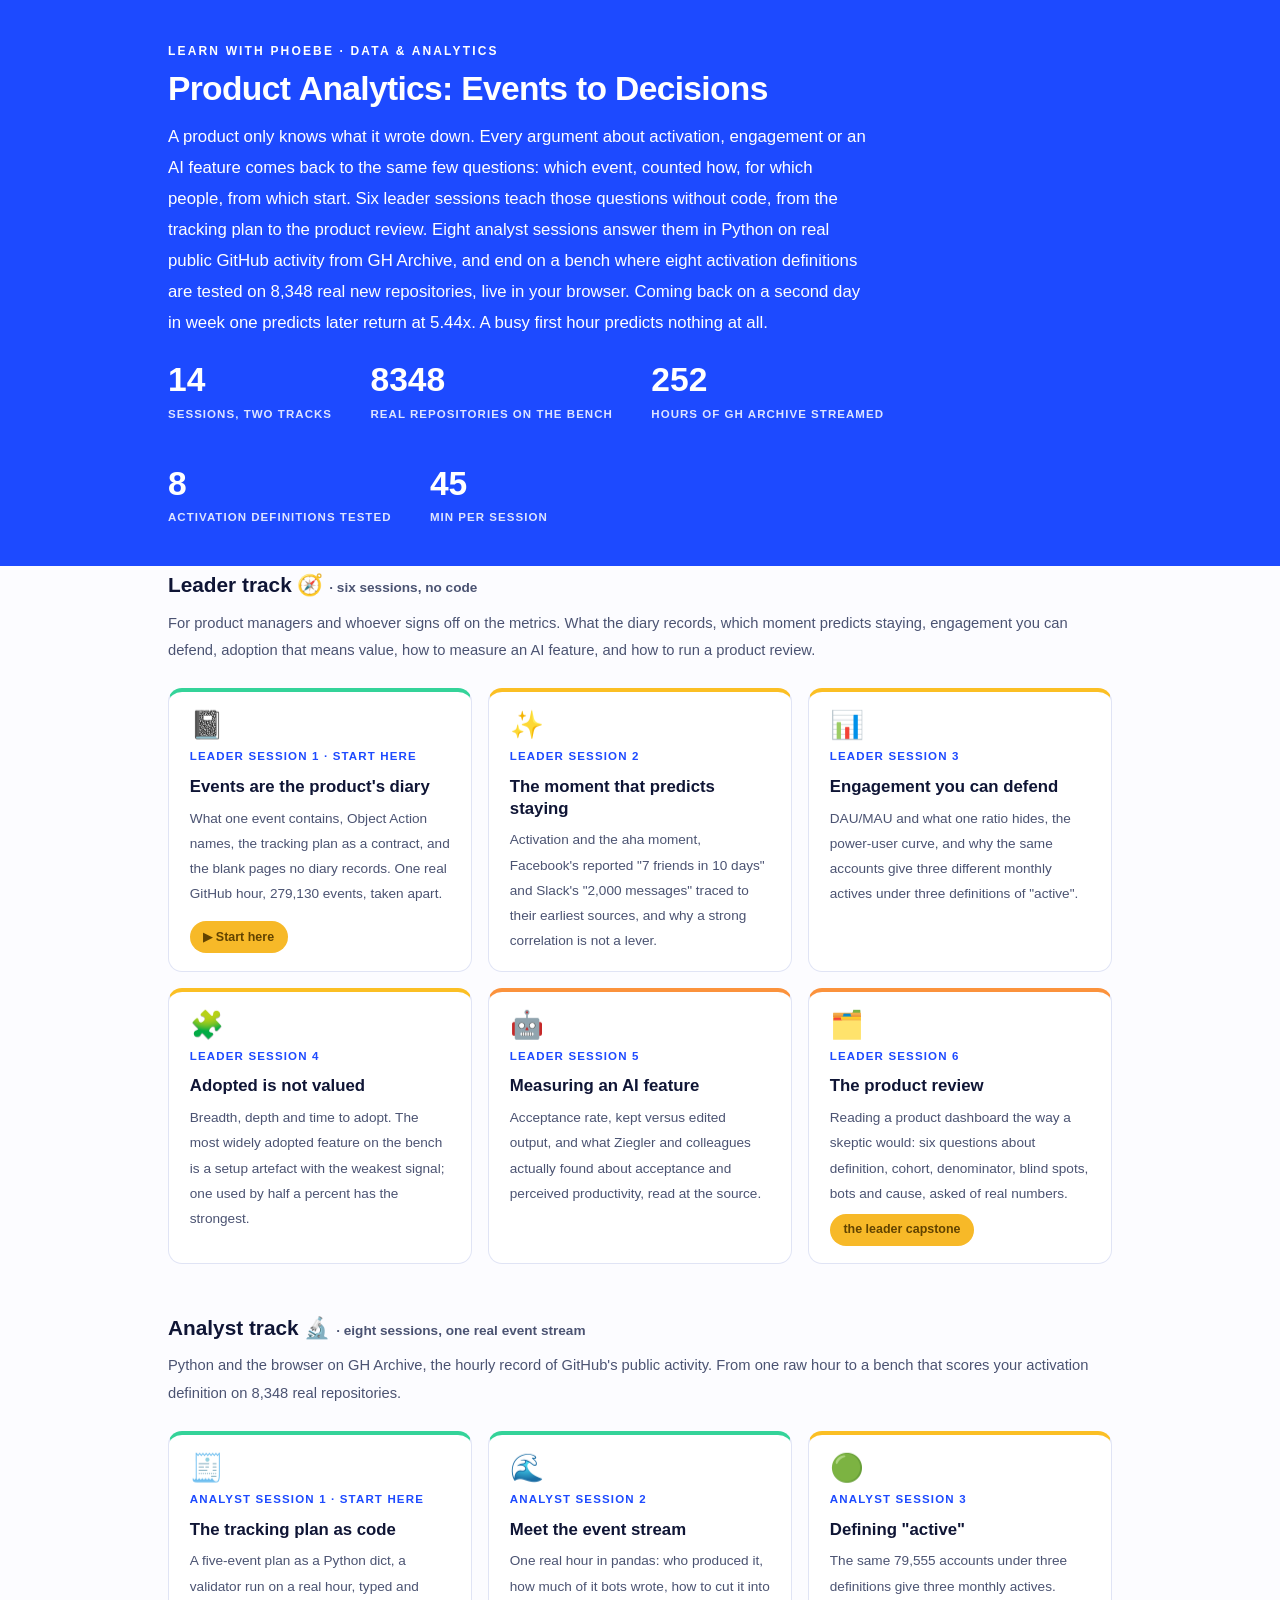
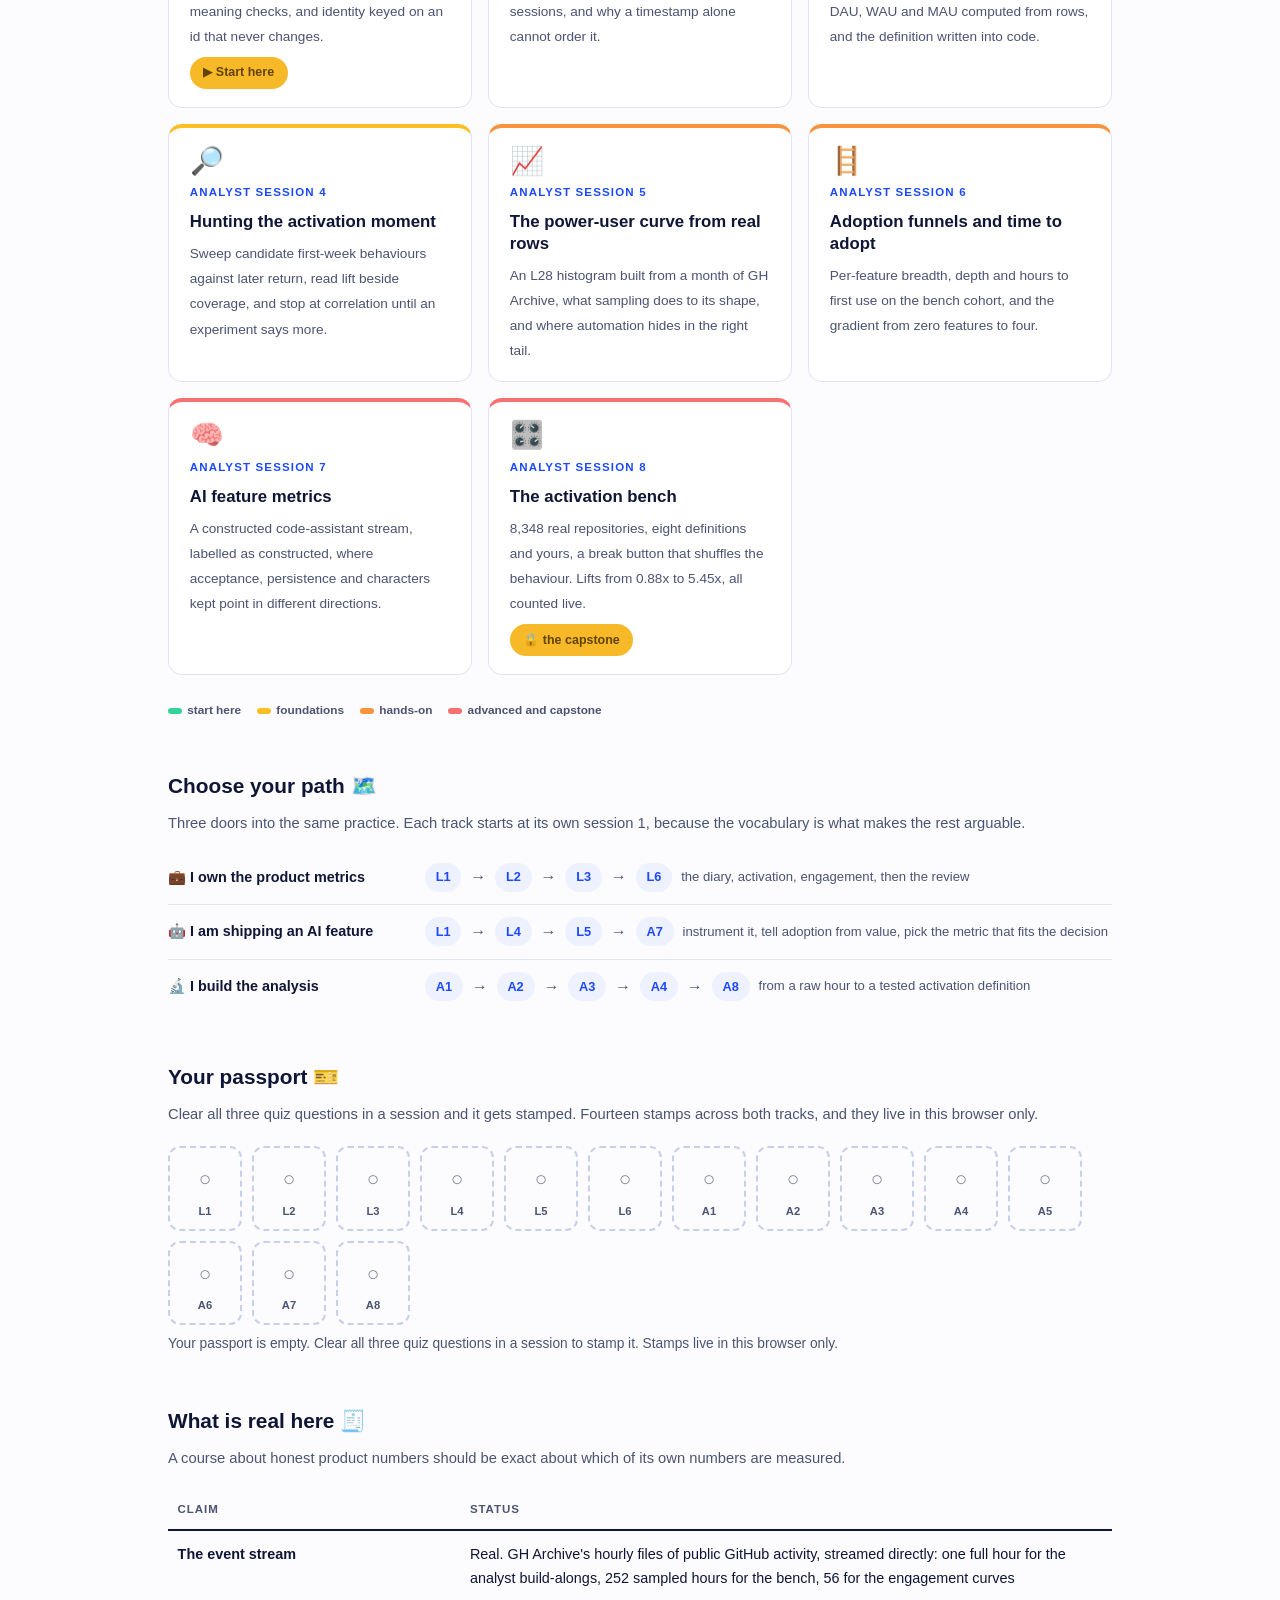
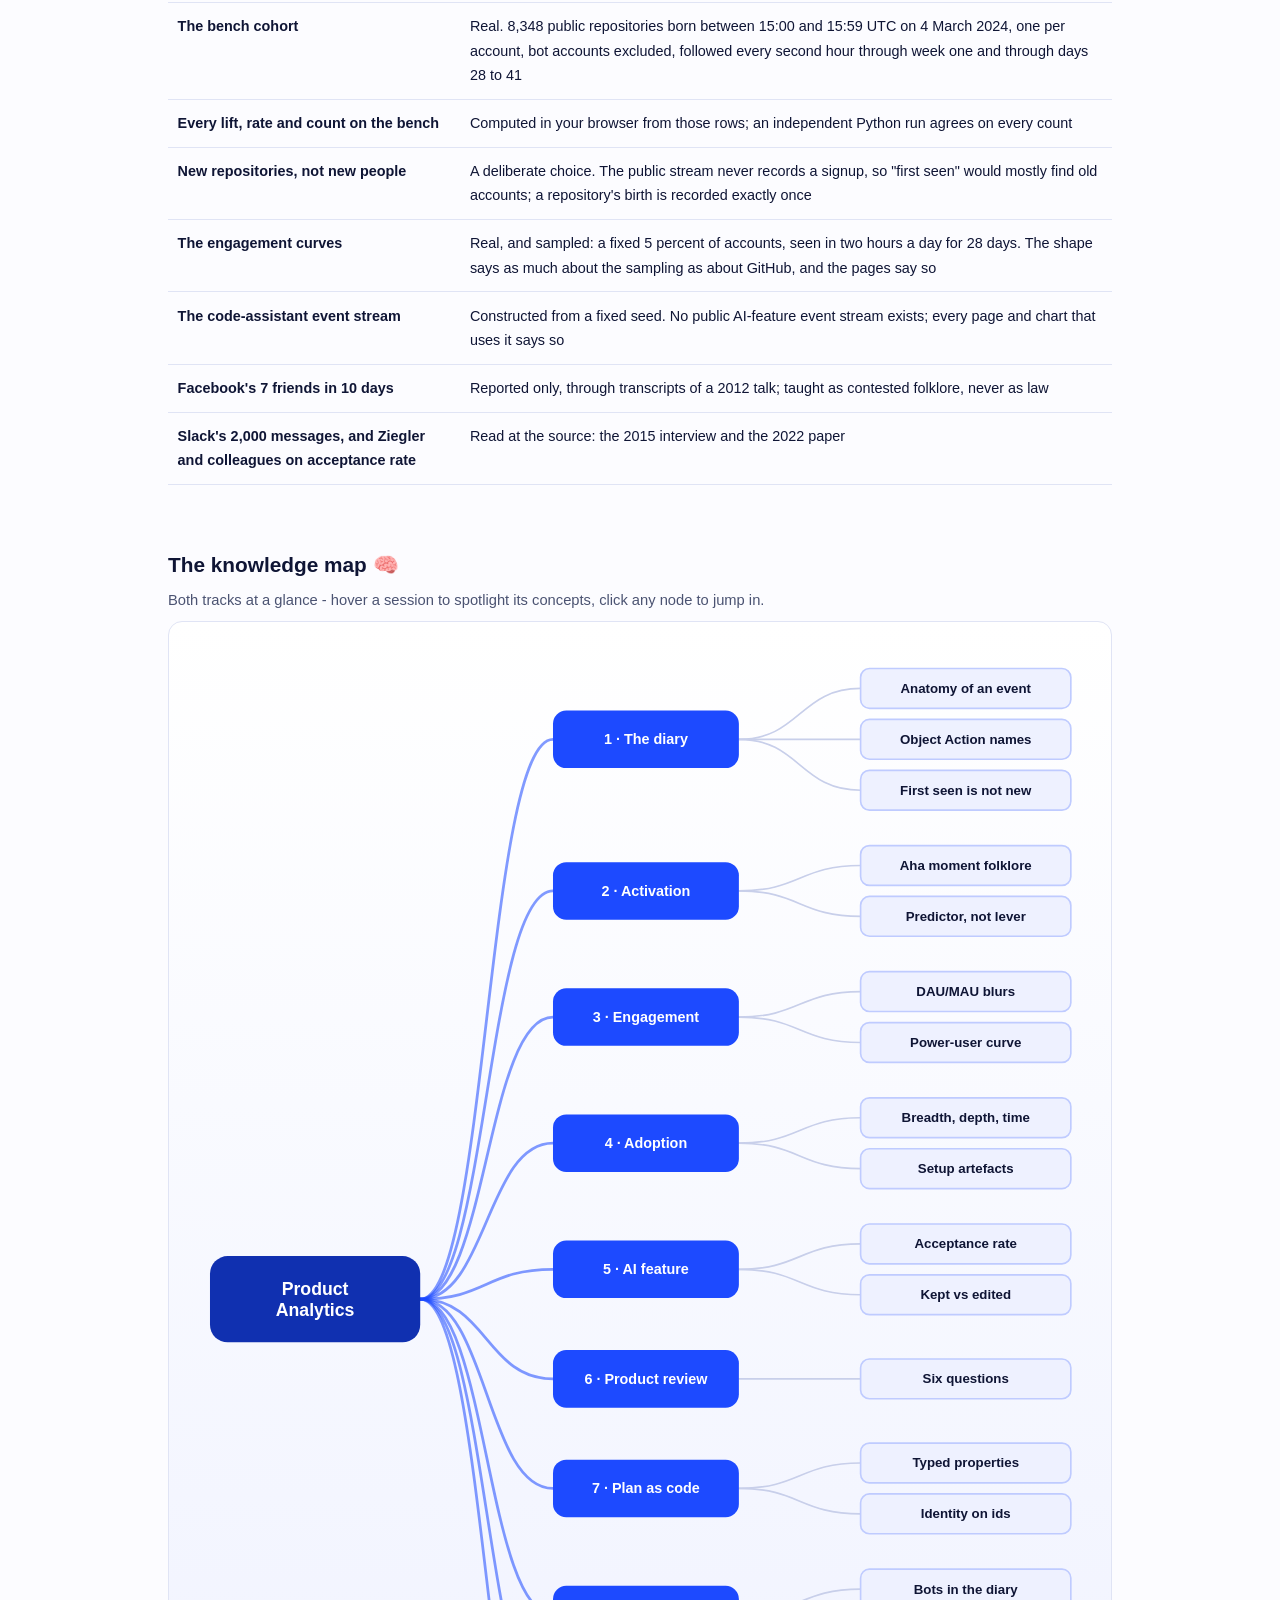
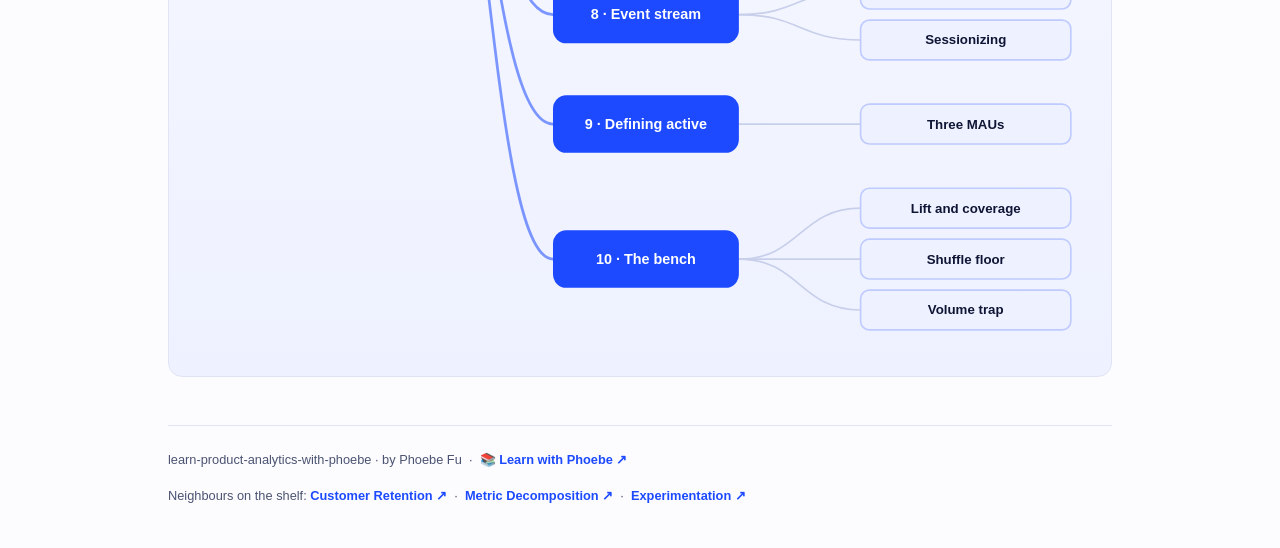
==== commit 59561606: "Lift translucent header text and the empty passport mark to WCAG A full-page contrast probe (every t" ====
--- a/index.html
+++ b/index.html
@@ -17,7 +17,7 @@
 <meta name="twitter:image" content="https://phoebefu6.github.io/learn-product-analytics-with-phoebe/assets/og-cover.png">
 <!-- social:end -->
 <title>Product Analytics: Events to Decisions - learn with phoebe</title>
-<link rel="stylesheet" href="assets/style.css?v=2">
+<link rel="stylesheet" href="assets/style.css?v=3">
 <style>
 
   .stats-row { display: flex; gap: 2.4rem; margin-top: 1.5rem; flex-wrap: wrap; }
--- a/assets/style.css
+++ b/assets/style.css
@@ -52,7 +52,7 @@
   font-size: .75rem;
   letter-spacing: .18em;
   text-transform: uppercase;
-  opacity: .85;
+  opacity: 1;
   font-weight: 600;
 }
 .masthead h1 {
@@ -63,7 +63,7 @@
   letter-spacing: -.02em;
 }
 .masthead h1 .accent { color: inherit; }
-.masthead .sub { font-size: 1.05rem; opacity: .92; max-width: 44rem; }
+.masthead .sub { font-size: 1.05rem; opacity: 1; max-width: 44rem; }
 
 .chip-row { display: flex; flex-wrap: wrap; gap: .5rem; margin-top: 1.1rem; }
 .chip {
@@ -562,7 +562,7 @@
   margin-top: 1.1rem;
   flex-wrap: wrap;
 }
-.journey .jlabel { font-size: .7rem; font-weight: 700; text-transform: uppercase; letter-spacing: .09em; opacity: .8; margin-right: .3rem; }
+.journey .jlabel { font-size: .7rem; font-weight: 700; text-transform: uppercase; letter-spacing: .09em; opacity: 1; margin-right: .3rem; }
 .journey a {
   width: 1.7rem; height: 1.7rem;
   border-radius: 999px;
@@ -1150,7 +1150,7 @@
   background: var(--indigo-50); color: var(--indigo-deep);
   border: 1px solid var(--indigo-soft); cursor: default;
 }
-.pp-pill.full { background: var(--amber); color: var(--amber-ink); border-color: var(--amber); }
+.pp-pill.full { background: var(--amber); color: #0F1535; border-color: var(--amber); }
 .pp-strip { display: flex; gap: 10px; flex-wrap: wrap; margin: 18px 0 6px; }
 .pp-stamp {
   display: flex; flex-direction: column; align-items: center; gap: 6px;
@@ -1160,7 +1160,7 @@
   transition: all .18s ease;
 }
 .pp-stamp:hover { border-color: var(--indigo-soft); }
-.pp-stamp i { font-size: 1.3rem; font-style: normal; opacity: .35; }
+.pp-stamp i { font-size: 1.3rem; font-style: normal; opacity: .7; }
 .pp-stamp b { font: 800 0.7rem Inter, sans-serif; }
 .pp-stamp.got {
   border-style: solid; border-color: var(--indigo);
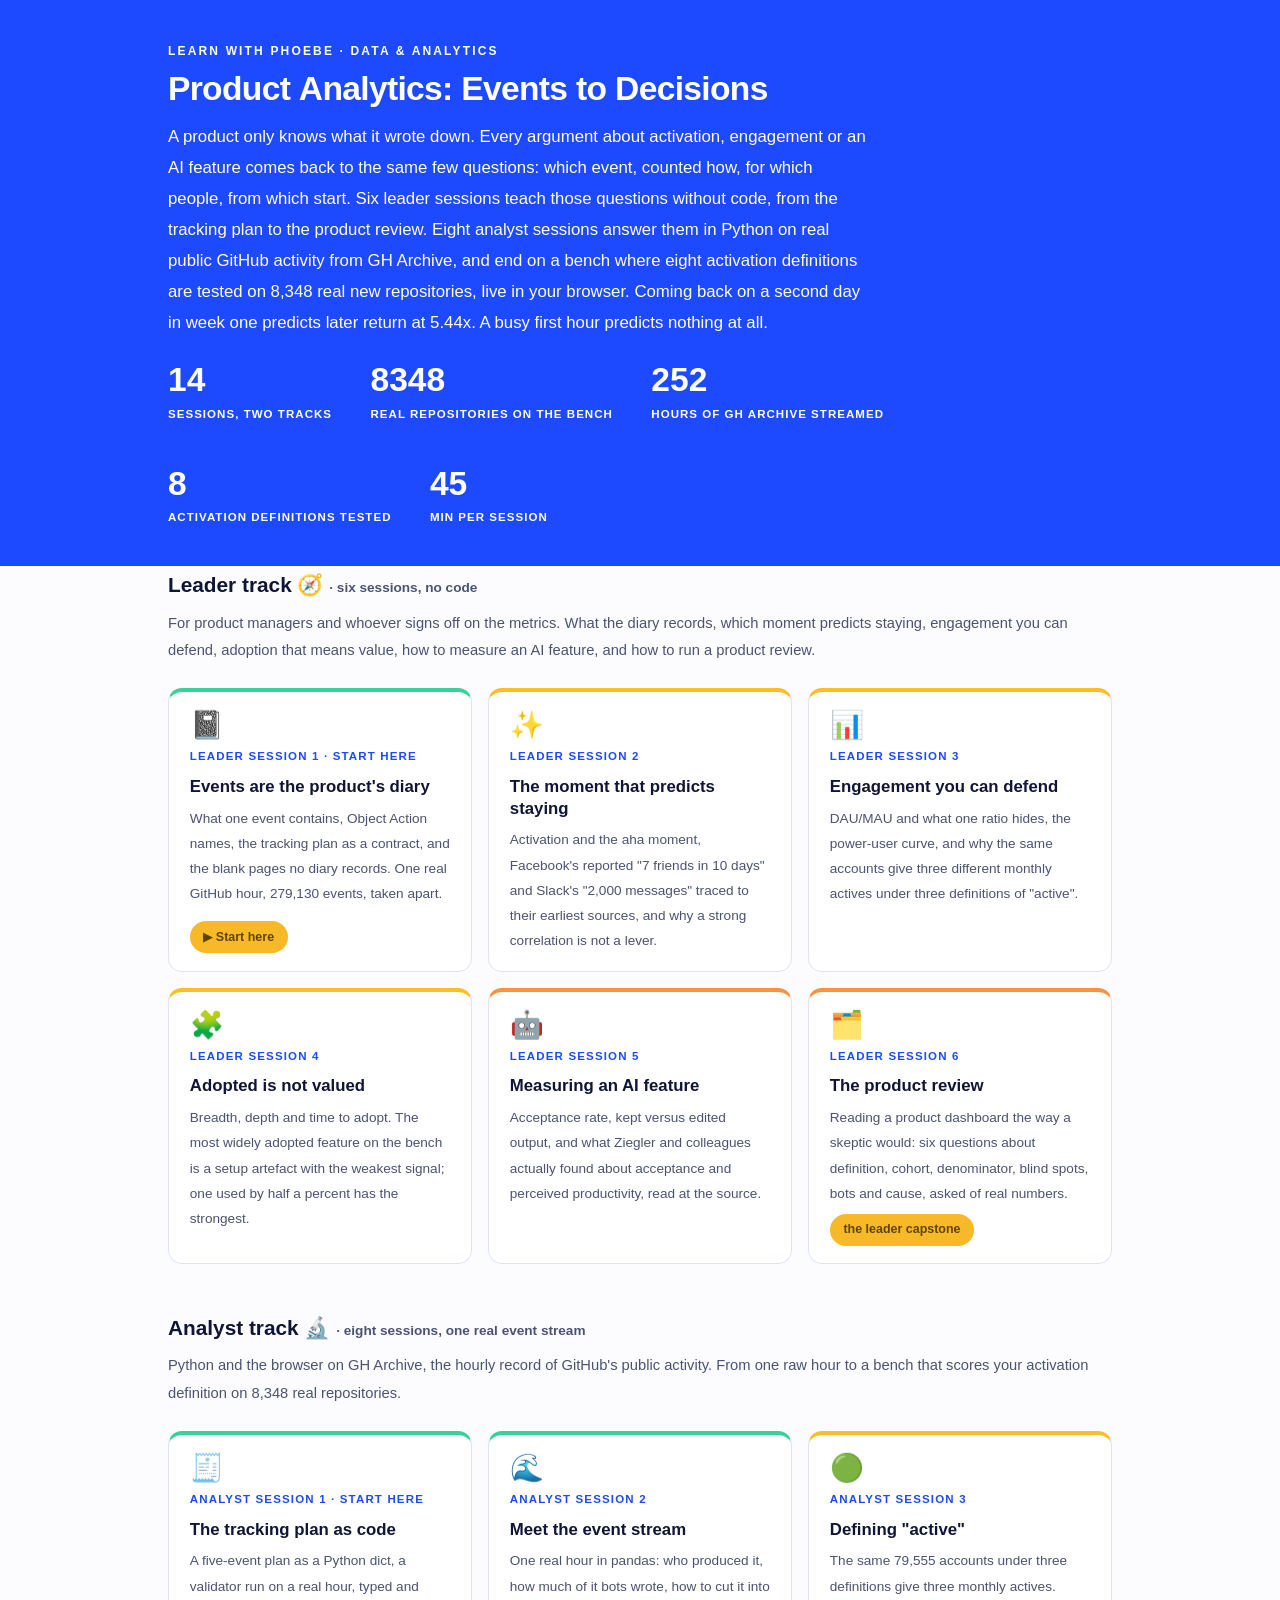
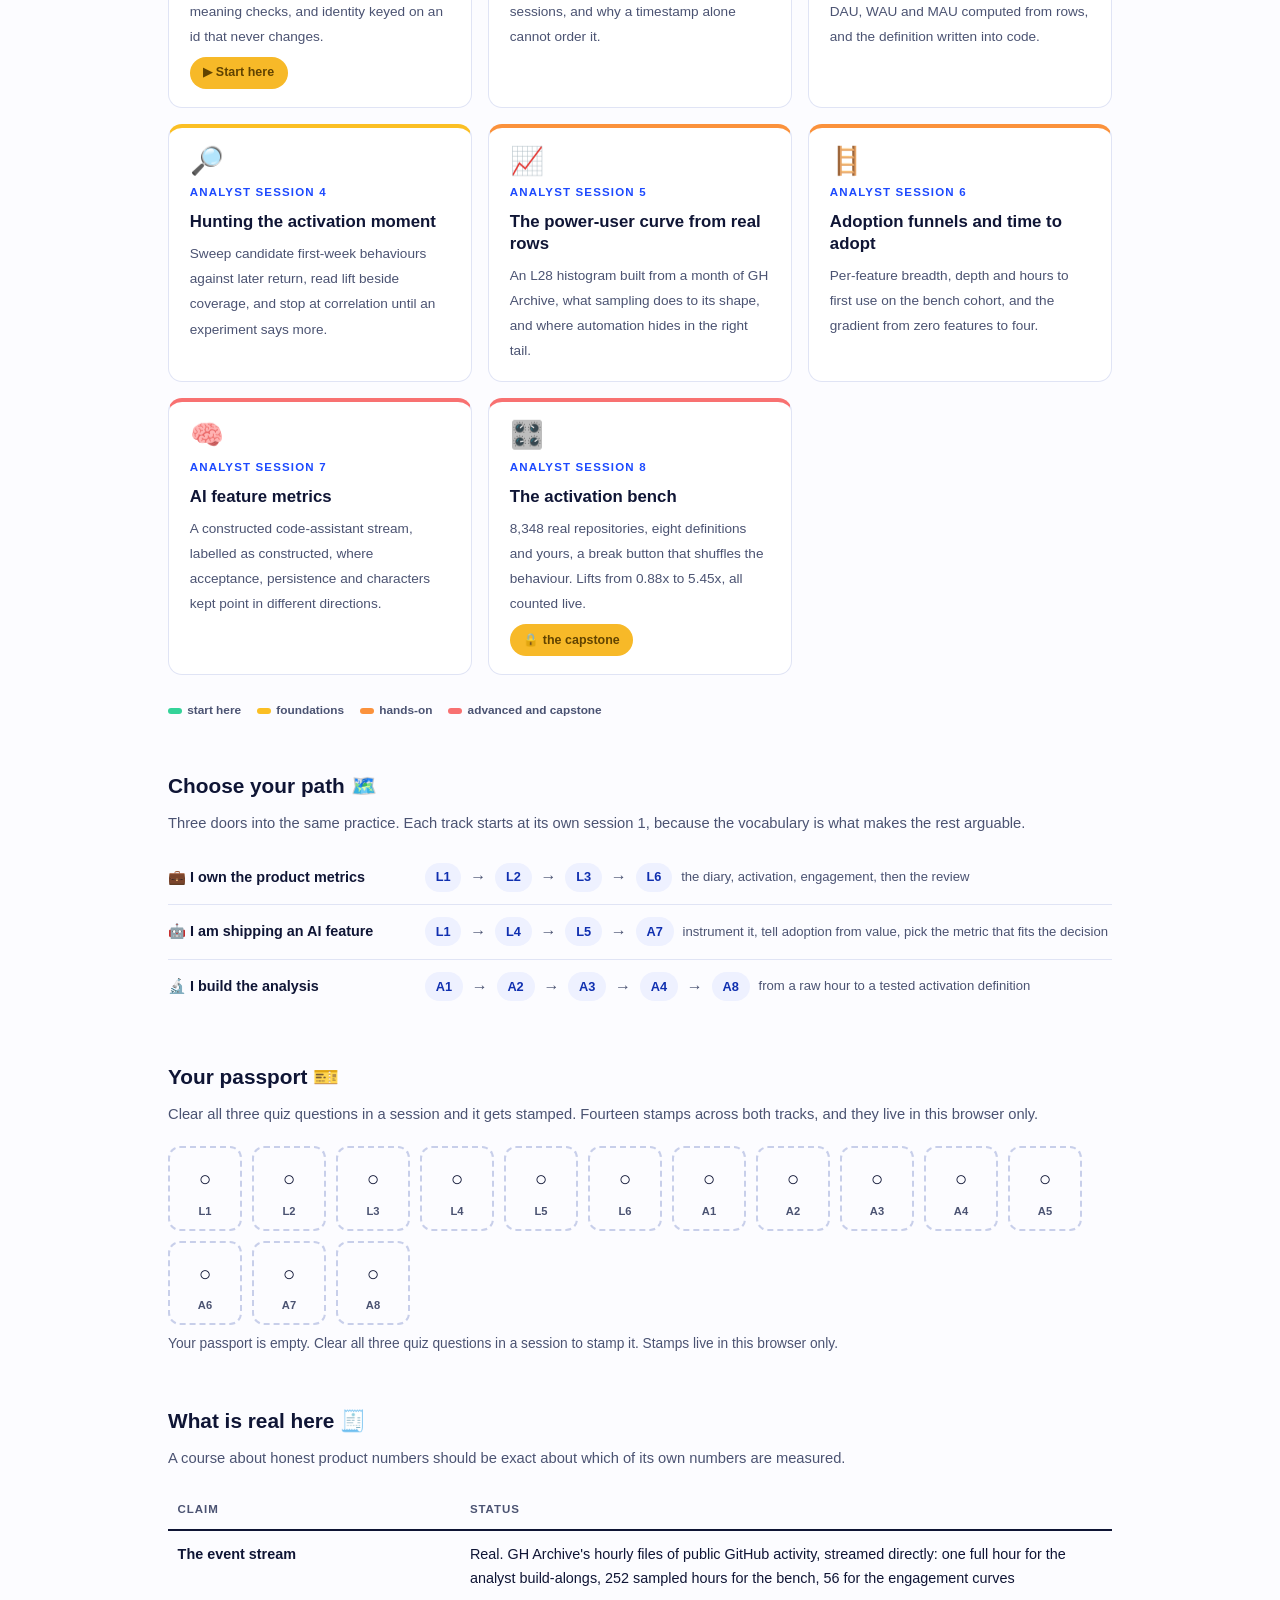
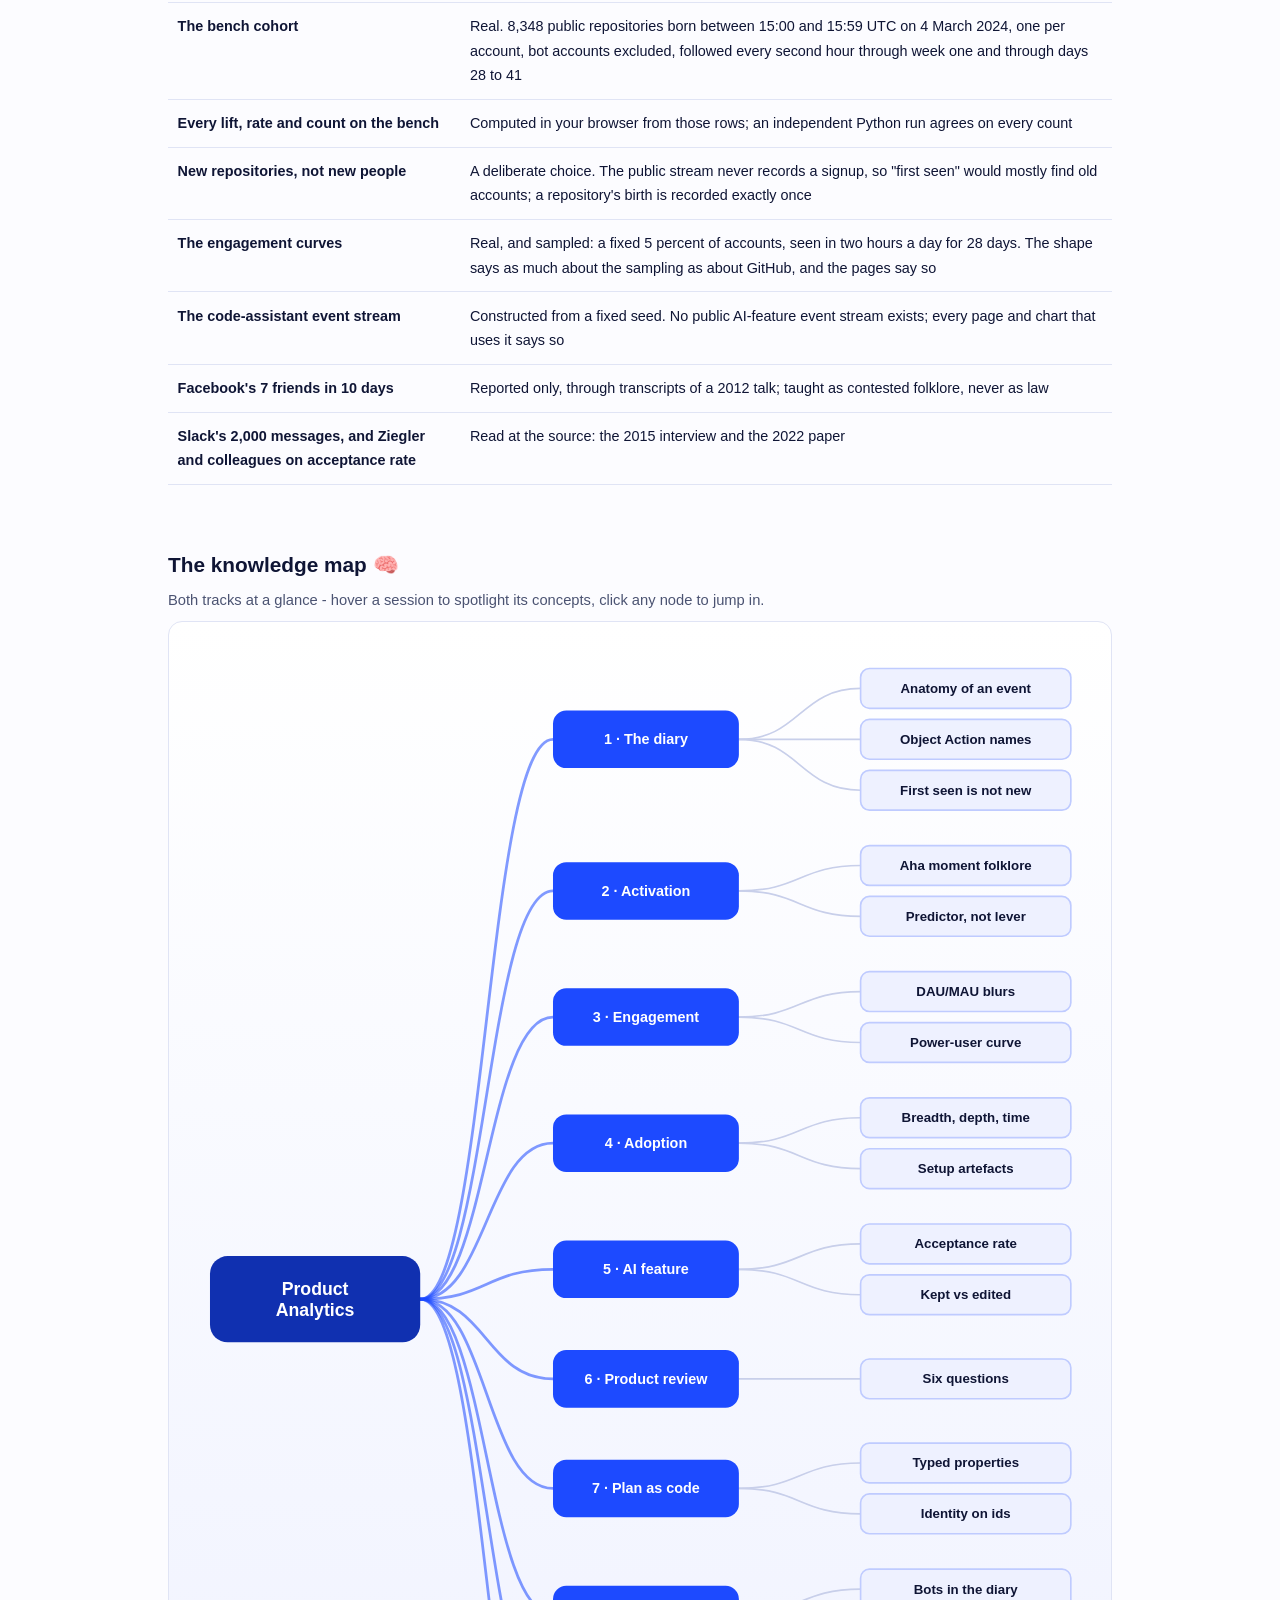
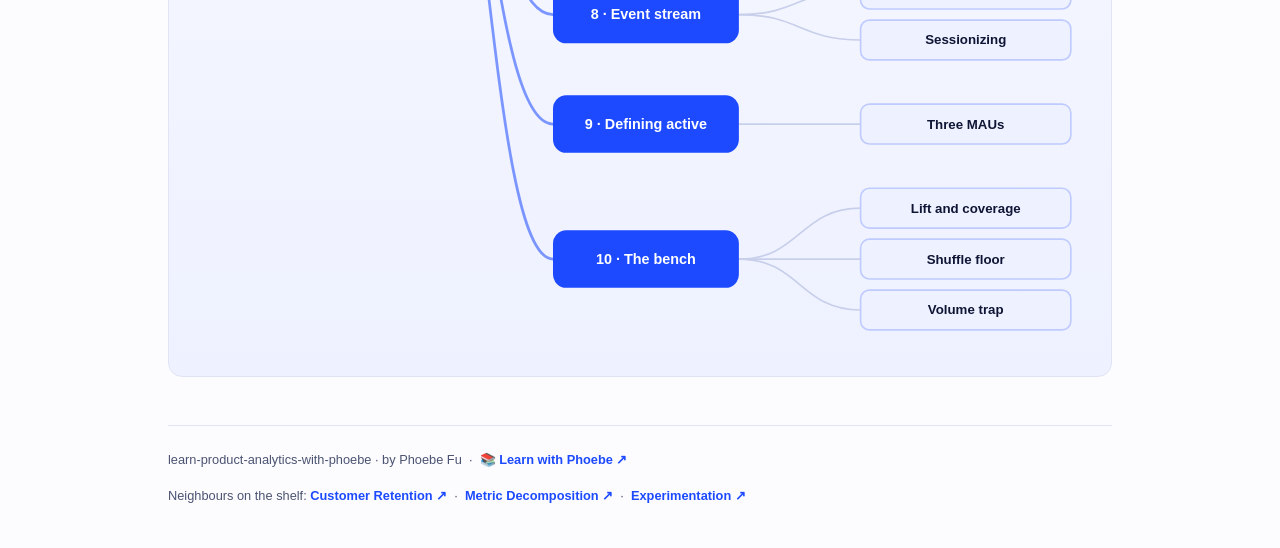
==== commit ee4fa4e8: "Light surfaces everywhere: lightbox, cheat panel, code boxes; contrast and phone-width fixes Every d" ====
--- a/index.html
+++ b/index.html
@@ -17,12 +17,12 @@
 <meta name="twitter:image" content="https://phoebefu6.github.io/learn-product-analytics-with-phoebe/assets/og-cover.png">
 <!-- social:end -->
 <title>Product Analytics: Events to Decisions - learn with phoebe</title>
-<link rel="stylesheet" href="assets/style.css?v=3">
+<link rel="stylesheet" href="assets/style.css?v=19">
 <style>
 
   .stats-row { display: flex; gap: 2.4rem; margin-top: 1.5rem; flex-wrap: wrap; }
   .stat b { display: block; font-size: 2.1rem; font-weight: 800; line-height: 1.05; font-variant-numeric: tabular-nums; }
-  .stat span { font-size: .72rem; opacity: .85; text-transform: uppercase; letter-spacing: .09em; font-weight: 600; }
+  .stat span { font-size: .72rem; opacity: 1; text-transform: uppercase; letter-spacing: .09em; font-weight: 600; }
 
   .course-grid { display: grid; grid-template-columns: repeat(auto-fit, minmax(17rem, 1fr)); gap: 1rem; margin-top: 1.5rem; }
   .course-card {
@@ -55,7 +55,7 @@
   .path { display: flex; gap: .55rem; align-items: center; padding: .75rem 0; border-bottom: .5px solid var(--hairline); flex-wrap: wrap; }
   .path:last-child { border-bottom: none; }
   .path b { min-width: 15.5rem; font-size: .9rem; }
-  .path .pstep { background: var(--indigo-50); color: var(--indigo); border-radius: 999px; padding: .16rem .68rem; font-weight: 700; font-size: .8rem; text-decoration: none; transition: all .12s ease; }
+  .path .pstep { background: var(--indigo-50); color: var(--indigo-deep); border-radius: 999px; padding: .16rem .68rem; font-weight: 700; font-size: .8rem; text-decoration: none; transition: all .12s ease; }
   .path .pstep:hover { background: var(--indigo); color: #fff; }
   .path .parr { color: var(--muted); font-weight: 700; }
 
@@ -431,7 +431,7 @@
   ]
 };
 </script>
-<script src="assets/app.js?v=2"></script>
+<script src="assets/app.js?v=19"></script>
 <script src="assets/mindmap.js?v=1"></script>
 </body>
 </html>
--- a/assets/style.css
+++ b/assets/style.css
@@ -19,8 +19,8 @@
   --amber-ink: #614300;
   --amber-50: #FFF4D6;
   --paper: #FCFCFF;
-  --code-bg: #0F1535;
-  --code-ink: #E0E4F5;
+  --code-bg: #EEF1FF;
+  --code-ink: #0F1535;
   --scrim-rgb: 15,21,53;
   --shadow-rgb: 29,74,255;
   --radius: 14px;
@@ -77,7 +77,7 @@
   white-space: nowrap;
 }
 .chip.level { background: #fff; color: var(--indigo); }
-.chip.audience { background: rgba(255,255,255,.16); color: #fff; border: 1px solid rgba(255,255,255,.35); }
+.chip.audience { background: rgba(255,255,255,.08); color: #fff; border: 1px solid rgba(255,255,255,.35); }
 .chip.time { background: var(--ink); color: #fff; font-variant-numeric: tabular-nums; }
 
 
@@ -241,7 +241,7 @@
 .pill.light { background: var(--indigo-50); color: var(--indigo); }
 .pill.inkpill { background: var(--ink); color: #fff; }
 .pill.amber, .pill.peach { background: var(--amber); color: var(--amber-ink); }
-.pill.bare { color: var(--faint); }
+.pill.bare { color: var(--muted); }
 
 /* ---------- 4D grid ---------- */
 .grid-2 { display: grid; grid-template-columns: repeat(auto-fit, minmax(15rem, 1fr)); gap: .8rem; margin: .5rem 0 1rem; }
@@ -270,10 +270,11 @@
 table.clean td:first-child { font-weight: 600; }
 
 /* ---------- prompt boxes ---------- */
-.prompt-box {
+.prompt-box{
   position: relative;
-  background: var(--code-bg);
-  color: var(--code-ink);
+  background: #EEF1FF;
+  border: 1px solid #E0E4F5;
+  color: #0F1535;
   border-radius: var(--radius);
   padding: 1.1rem 1.2rem;
   margin: 1rem 0 1.2rem;
@@ -283,12 +284,12 @@
   white-space: pre-wrap;
   word-break: break-word;
 }
-.prompt-box .label {
+.prompt-box .label{
   position: absolute;
   top: -0.7rem;
   left: 1rem;
-  background: var(--indigo);
-  color: #fff;
+  background: #1D4AFF;
+  color: #FFFFFF;
   font-family: "Inter", -apple-system, sans-serif;
   font-size: .68rem;
   font-weight: 700;
@@ -299,13 +300,13 @@
 }
 .prompt-box.bad .label { background: var(--faint); color: var(--ink); }
 .prompt-box.good .label { background: var(--amber); color: var(--amber-ink); }
-.copy-btn {
+.copy-btn{
   position: absolute;
   top: .7rem;
   right: .7rem;
-  background: rgba(255,255,255,.1);
-  border: 1px solid rgba(255,255,255,.25);
-  color: #fff;
+  background: #FFFFFF;
+  border: 1px solid #E0E4F5;
+  color: #0F1535;
   border-radius: 999px;
   padding: .25rem .8rem;
   font-size: .72rem;
@@ -314,7 +315,7 @@
   font-family: "Inter", -apple-system, sans-serif;
   transition: background .15s ease;
 }
-.copy-btn:hover { background: rgba(255,255,255,.22); }
+.copy-btn:hover { background: #E0E4F5; }
 .copy-btn.copied { background: var(--amber); border-color: var(--amber); color: var(--amber-ink); }
 
 /* ---------- demo steps ---------- */
@@ -409,7 +410,7 @@
   gap: .4rem;
 }
 
-.lightbox {
+.lightbox{
   position: fixed;
   inset: 0;
   z-index: 100;
@@ -421,8 +422,10 @@
   cursor: zoom-out;
 }
 .lightbox.open { display: flex; }
-.lightbox .inner {
+.lightbox .inner{
   background: #fff;
+  border: 1px solid #E0E4F5;
+  box-shadow: 0 10px 40px rgba(15,21,53,.14);
   border-radius: var(--radius);
   padding: 2rem;
   max-width: 94vw;
@@ -430,13 +433,12 @@
   overflow: auto;
 }
 .lightbox .inner svg, .lightbox .inner img { width: min(88vw, 70rem); height: auto; }
-.lightbox .close-hint {
+.lightbox .close-hint{
   position: fixed;
   top: 1rem; right: 1.4rem;
-  color: #fff;
+  color: #0F1535;
   font-size: .8rem;
   font-weight: 600;
-  opacity: .8;
 }
 
 /* ---------- courses covered ---------- */
@@ -455,19 +457,20 @@
 .covered-row .note { margin-left: auto; color: var(--muted); font-size: .78rem; text-align: right; }
 
 /* ---------- cheat sheet footer ---------- */
-.cheat {
-  background: var(--ink);
-  color: #fff;
+.cheat{
+  background: #EEF1FF;
+  border: 1px solid #E0E4F5;
+  color: #0F1535;
   border-radius: var(--radius);
   padding: 1.6rem 1.6rem 1.3rem;
   margin-top: 3rem;
 }
 .cheat h3 { font-size: 1.1rem; margin-bottom: 1rem; }
-.cheat h3 span { color: var(--indigo-soft); }
+.cheat h3 span { color: #1D4AFF; }
 .cheat .grid-2 { gap: 1rem; }
 .cheat .cheat-item { border-left: 3px solid var(--indigo-mid); padding-left: .8rem; }
-.cheat .cheat-item b { display: block; font-size: .85rem; color: var(--indigo-soft); }
-.cheat .cheat-item span { font-size: .82rem; opacity: .85; }
+.cheat .cheat-item b { display: block; font-size: .85rem; color: #1030B0; }
+.cheat .cheat-item span { font-size: .82rem; color: #4B5372; }
 
 footer.pagefoot {
   border-top: 1px solid var(--hairline);
@@ -1160,7 +1163,7 @@
   transition: all .18s ease;
 }
 .pp-stamp:hover { border-color: var(--indigo-soft); }
-.pp-stamp i { font-size: 1.3rem; font-style: normal; opacity: .7; }
+.pp-stamp i { font-size: 1.3rem; font-style: normal; opacity: 1; }
 .pp-stamp b { font: 800 0.7rem Inter, sans-serif; }
 .pp-stamp.got {
   border-style: solid; border-color: var(--indigo);
@@ -1307,3 +1310,28 @@
 .pa-bfill { display: block; height: 100%; background: var(--faint); border-radius: 999px; }
 .pa-bfill.is-a { background: var(--indigo); }
 .pa-bar b { font-variant-numeric: tabular-nums; color: var(--indigo-deep); text-align: right; }
+
+/* layout-patch-3: phone-width overflow (2026-10-10) */
+.sql-bar { flex-wrap: wrap; }
+@media (max-width: 480px) {
+  .covered-row { flex-wrap: wrap; }
+  .covered-row .note { margin-left: 0; text-align: left; flex-basis: 100%; }
+  details.card summary { flex-wrap: wrap; }
+  details.card summary .mini { white-space: normal; }
+  .wk, .sqlbox, .prompt-box, pre { max-width: 100%; overflow-x: auto; }
+  .mono, code, strong, .note { overflow-wrap: anywhere; }
+  select, input[type=range], label { max-width: 100%; }
+  canvas, svg, img { max-width: 100%; height: auto; }
+  .tree-kids, .tree-node-wrap, .tree-node, .rb-night, .al-row, .gd-field, .tl-row, .sl-row { max-width: 100%; overflow-x: auto; }
+  .tl-cols, .sl-cols, .bb-cols, .ev-cols, [class$="-cols"] { grid-template-columns: 1fr !important; display: grid; }
+  .tl-cols > *, .sl-cols > *, [class$="-cols"] > * { min-width: 0; max-width: 100%; }
+  .mono { white-space: normal; }
+  .er-w, .bb-lab, .tl-lev, .sl-lev { max-width: 100%; white-space: normal; }
+}
+/* contrast-patch-2b */
+.cheat a { color: var(--indigo-deep, var(--ink)); }
+.chip.audience { background: transparent; border-color: rgba(255,255,255,.55); }
+.masthead a, .masthead .sub a { color: #fff; text-decoration: underline; text-underline-offset: 2px; }
+.prompt-box b, .prompt-box strong { color: var(--indigo-deep, var(--ink)); }
+.prompt-box span, .prompt-box em, .prompt-box i { color: inherit; }
+.pp-stamp i { color: var(--ink); }
